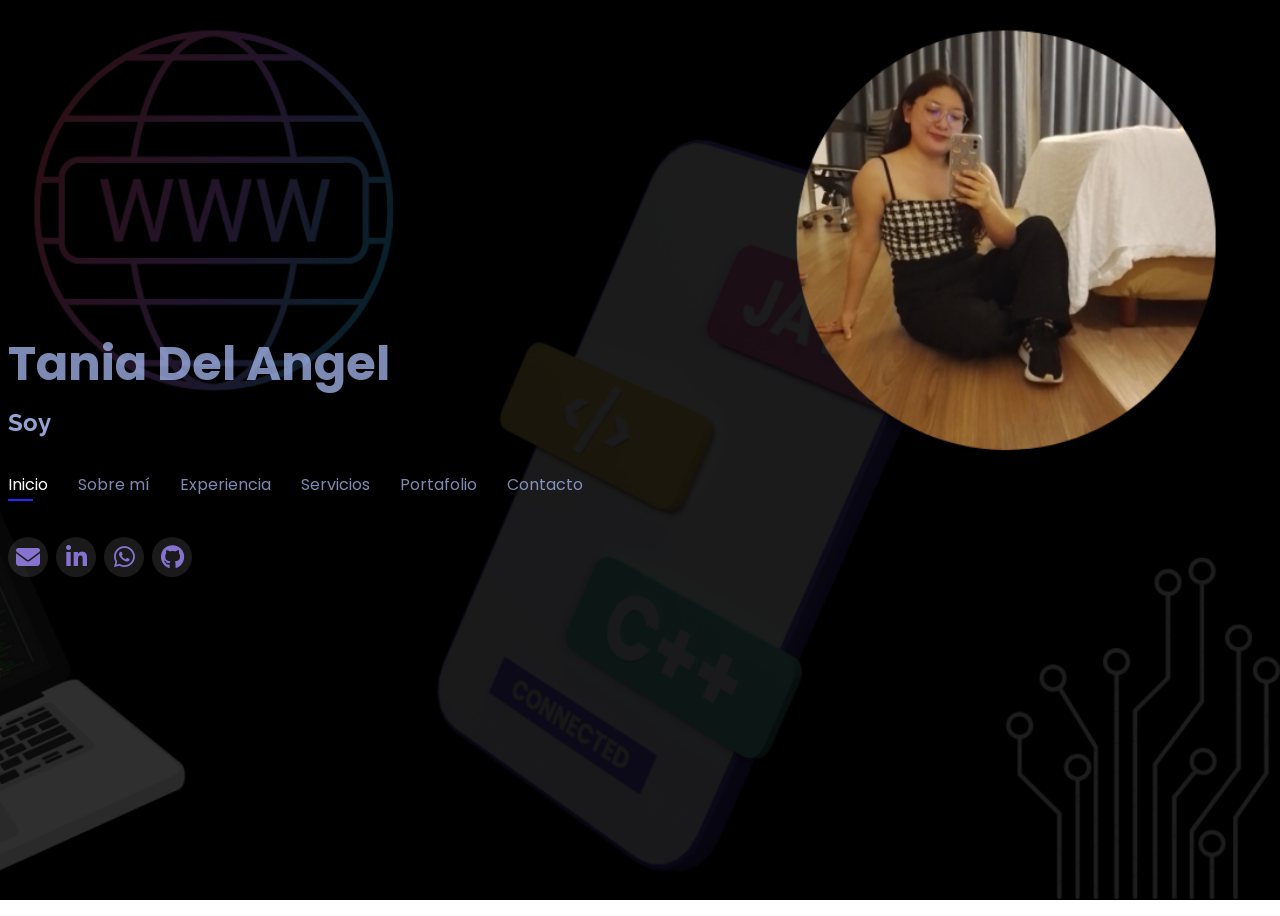
==== index.html @ 4417d9ff "Seguimiento Portafolio aún no completo" ====
<!--
    Autor: Tania Del Angel
    Date: 16.01.2024
-->


<!DOCTYPE html>
<html lang="en">
<head>
    <meta charset="UTF-8">
    <meta name="viewport" content="width=device-width, initial-scale=1.0">
    <title>Portafolio TADAH</title>

    <!-- Google Fonts -->
    <link href="https://fonts.googleapis.com/css?family=Open+Sans:300,300i,400,400i,600,600i,700,700i|Raleway:300,300i,400,400i,500,500i,600,600i,700,700i|Poppins:300,300i,400,400i,500,500i,600,600i,700,700i" rel="stylesheet">

    <!--Font awesome icons-->
    <link rel="stylesheet" href="https://cdnjs.cloudflare.com/ajax/libs/font-awesome/6.5.1/css/all.min.css">
     <!-- Vendor CSS Files -->
    <link href="assets/vendor/bootstrap/css/bootstrap.min.css" rel="stylesheet">
    <link href="assets/vendor/bootstrap-icons/bootstrap-icons.css" rel="stylesheet">

    
    <!--CSS Styles-->
    <link href="css/styles.css" rel="stylesheet">
    <link href="css/icons.css" rel="stylesheet">
</head>
<body>
    <header id="header">
        <div class="container">
            <h1><a style="text-decoration: none;" href="index.html">Tania Del Angel</a></h1>            
            <h2>Soy <span class="typed" data-typed-items="Ingeniero en Computación, Especialista en Desarrollo Jr."></span></h2>
            
            <!--Barra de navegación-->
            <nav id="navbar" class="navbar">
                <ul>
                    <li><a class="nav-link active" href="#header">Inicio</a></li>
                    <li><a class="nav-link" href="#about">Sobre mí</a></li>
                    <li><a class="nav-link" href="#resume">Experiencia</a></li>
                    <li><a class="nav-link">Servicios</a></li>
                    <li><a class="nav-link">Portafolio</a></li>
                    <li><a class="nav-link">Contacto</a></li>
                </ul>                         
                <i class="bi bi-list mobile-nav-toggle"></i>                     
            </nav>

            <!--Links sociales-->
            <div class="social-links">
                <a href="mailto:taniadelangelh@gmail.com" title="Enviar correo" class="gmail"><i class="fa-solid fa-envelope"></i></a>
                <a href=""><i class="fa-brands fa-linkedin-in"></i></a>
                <a href="https://wa.me/5525202002" title="Enviar Whatsapp"><i class="fa-brands fa-whatsapp"></i></i></a>
                <a href="https://github.com/taniadah" title="Ir a GitHub"><i class="fa-brands fa-github"></i></a>
            </div>  
                  
        </div>
    </header> <!--End header-->
    <!--Resumen-->
    <section id="about" class="about">
        <!--Sobre mi-->
        <div class="sobre-mi container">          
            <div class="section-title">
                <h2>¿Quién soy?</h2>
                <p>Te cuento sobre mi</p>
            </div>  

            <div class="row">
                <div class="col-lg-4" data-aos="fade-right">
                    <!--Colocar imagen despues-->
                    <img src="images/Img-port-about-me.jpg" class="img-fluid">
                </div>
                <div class="col-lg-8 pt-lg-0 content" data-aos="fade-left">
                    <h3>Ingeniero en Computación</h3>
                    <p class="fst-italic">
                        Mi nombre es Tania Del Angel, Soy Ingeniero en Computación, recien titulada. Egrese de la Universidad 
                        Autónoma del Estado de México (UAEMex) en Diciembre de 2022.
                        <br>
                        Me apasiona la programación y aprender nuevas Tecnologías, soy una persona comprometida y muy hábil. Me es muy fácil aprender y obtener nuevas habilidades.
                    </p>
                    <div class="row">
                        <div class="col-lg-6">
                            <ul>
                                <li> <strong>Cumpleaños: </strong> <span>30 de Septiembre</span></li>
                                <li><strong>GitHub: </strong><span><a title="Ir a Github" href="https://github.com/taniadah">taniadah</a></span></li>
                                <li><strong>Whatsapp: </strong><span><a title="Enviar Whatsapp" href="https://wa.me/5525202002">+ 52 5525202002</a></span></li>
                                <li><strong>Ubicación</strong> <span>Zumpango, Edo. México.</span></li>
                            </ul>
                        </div>
                        <div class="col-lg-6">
                            <ul>
                                <li><strong>Edad: </strong> <span id="Edad"></span></li>
                                <li><strong>Grado: </strong><span>Jr.</span></li>
                                <li><strong>E-mail: </strong> <span><a title="Enviar E-mail" href="mailto:taniadelangelh@gmail.com">taniadelangelh@gmailcom</a></span></li>
                            </ul>
                        </div>
                    </div>
                    <p>
                        Mi servicio social lo realice en 2020 el CBT No. Instalando los laboratorios de Computación y dandole mantenimiento a los equipos de computo.
                        <br>
                        Actualmente estoy trabajando en Grupo RICA (anteriormente Corporación RICA) como Especialista en Desarrollo Jr, en donde he ido adquiriendo nuevos conocimientos y personalmente he aprendido a desenvolverme más. 
                    </p>     
                </div>                           
            </div>
        </div> <!--Fin Sobre mi-->  

        <!--Skills-->
        <div class="skills container">
            <div class="section-title">
                <h2>Skills</h2>
            </div>
            <div class="row skills-content">
                <div class="col-lg-6">

                    <div class="progress">
                        <span class="skill">C<i class="val">50%</i></span>
                        <div class="progress-bar-wrap">
                            <div class="progress-bar" role="progressbar" aria-valuenow="50" aria-valuemin="0" aria-valuemax="100"></div>
                        </div>
                    </div>

                    <div class="progress">
                        <span class="skill">C++ <i class="val">55%</i></span>
                        <div class="progress-bar-wrap">
                          <div class="progress-bar" role="progressbar" aria-valuenow="55" aria-valuemin="0" aria-valuemax="100"></div>
                        </div>
                    </div>
            
                    <div class="progress">
                        <span class="skill">C# <i class="val">70%</i></span>
                        <div class="progress-bar-wrap">
                          <div class="progress-bar" role="progressbar" aria-valuenow="70" aria-valuemin="0" aria-valuemax="100"></div>
                        </div>
                    </div>

                    <div class="progress">
                        <span class="skill">Java<i class="val">75%</i></span>
                        <div class="progress-bar-wrap">
                          <div class="progress-bar" role="progressbar" aria-valuenow="75" aria-valuemin="0" aria-valuemax="100"></div>
                        </div>
                    </div>

                    
                    <div class="progress">
                        <span class="skill">Python<i class="val">65%</i></span>
                        <div class="progress-bar-wrap">
                          <div class="progress-bar" role="progressbar" aria-valuenow="65" aria-valuemin="0" aria-valuemax="100"></div>
                        </div>
                    </div>

                    <div class="progress">
                        <span class="skill">SQL<i class="val">70%</i></span>
                        <div class="progress-bar-wrap">
                          <div class="progress-bar" role="progressbar" aria-valuenow="70" aria-valuemin="0" aria-valuemax="100"></div>
                        </div>
                    </div>

                    <div class="progress">
                        <span class="skill">SOQL<i class="val">50%</i></span>
                        <div class="progress-bar-wrap">
                          <div class="progress-bar" role="progressbar" aria-valuenow="50" aria-valuemin="0" aria-valuemax="100"></div>
                        </div>
                    </div>                    
                </div>

                <div class="col-lg-6">

                    <div class="progress">
                        <span class="skill">Desarrollo Android con Xamarin<i class="val">55%</i></span>
                        <div class="progress-bar-wrap">
                          <div class="progress-bar" role="progressbar" aria-valuenow="55" aria-valuemin="0" aria-valuemax="100"></div>
                        </div>
                    </div>

                    <div class="progress">
                        <span class="skill">Salesforce<i class="val">55%</i></span>
                        <div class="progress-bar-wrap">
                          <div class="progress-bar" role="progressbar" aria-valuenow="55" aria-valuemin="0" aria-valuemax="100"></div>
                        </div>
                    </div>


                    <div class="progress">
                      <span class="skill">HTML<i class="val">50%</i></span>
                      <div class="progress-bar-wrap">
                        <div class="progress-bar" role="progressbar" aria-valuenow="50" aria-valuemin="0" aria-valuemax="100"></div>
                      </div>
                    </div>
          
                    <div class="progress">
                      <span class="skill">JavaScript<i class="val">50%</i></span>
                      <div class="progress-bar-wrap">
                        <div class="progress-bar" role="progressbar" aria-valuenow="50" aria-valuemin="0" aria-valuemax="100"></div>
                      </div>
                    </div>
          
                    <div class="progress">
                      <span class="skill">CSS <i class="val">45%</i></span>
                      <div class="progress-bar-wrap">
                        <div class="progress-bar" role="progressbar" aria-valuenow="50" aria-valuemin="0" aria-valuemax="100"></div>
                      </div>
                    </div>

                    <div class="progress">
                        <span class="skill">PHP<i class="val">40%</i></span>
                        <div class="progress-bar-wrap">
                          <div class="progress-bar" role="progressbar" aria-valuenow="40" aria-valuemin="0" aria-valuemax="100"></div>
                        </div>
                    </div>

                    <div class="progress">
                        <span class="skill">Arduino <i class="val">55%</i></span>
                        <div class="progress-bar-wrap">
                          <div class="progress-bar" role="progressbar" aria-valuenow="55" aria-valuemin="0" aria-valuemax="100"></div>
                        </div>
                    </div>          
                </div>
            </div>           
        </div>
    </section>

    <section id="resume" class="resume">
        <div class="container">
            <div class="section-title">
                <h2>Experiencia</h2>
                <p>Te cuento sobre mi Experiencia</p>
            </div>

            <div class="row">
                <div class="col-lg-6">
                    <h3 class="resume-title">Resumen</h3>
                    <div class="resume-item pb-0">
                        <h4>Tania Del Angel</h4>
                        <p><em>Especialista en Desarrollo Sr. 
                            <br>Programando desde el año 2018 en diversos lenguajes de programación
                            <br>Ingeniero en Computación.
                            <br>Adquiriendo habilidades de manera fácil y autodidacta.
                        </em></p>
                        <p>
                            <ul>
                                <li>Zumpango, Estado de México</li>
                                <li>5525202002</li>
                                <li>taniadelangelh@gmail.com</li>
                            </ul>
                        </p>
                    </div>
                    <h3 class="resume-title">Educacion</h3>
                    <div class="resume-item">
                        <h4>Ingeniero en Computación</h4>
                        <h5>2018-2022</h5>
                        <p><em>Universidad Autónoma del Estado de México</em></p>
                        <p>Aprendizaje de distintos lenguajes de programación así como
                            distintas herramientas, documentación de Software, principios de hardware,
                            circuitos lógicos y dígitales, etc.
                        </p>
                    </div>
                    <h3 class="resume-title">Cursos</h3>
                    <div class="resume-item">
                        <p>
                            <ul>
                                <li><h6>Introduction to Cybersecurity</h6>Cisco Virtual Academy</li>
                                <li><h6>Partner: PCAP - Programming Essentials in Python</h6>Cisco Virtual Academy</li>
                                <li><h6>Partner: NDG Linux Essentials</h6>Cisco Virtual Academy</li>
                                <li><h6>Partner: NDG Linux Unhatched</h6>Cisco Virtual Academy</li>
                                <li><h6>Introducción a las habilidades dígitales</h6>Santander</li>
                                <li><h6>Desarrollo móvil con Android</h6>Bedu</li>
                                <li><h6>Fundamentos de Scrum</h6> SCRUMstudy (SFC)</li>
                            </ul>
                        </p>


                    </div>
                </div>
                <div class="col-lg-6">
                    <h3 class="resume-title">Experiencia Profesional</h3>
                    <div class="resume-item">
                        <h4>Especialista en Desarrollo Sr</h4>
                        <h5>Diciembre 2023 - Presente</h5>
                        <p><em>Grupo RICA</em></p>
                        <p>
                            <li>Ajustes/Mejoras App Preventa</li> 
                            <li>Ajustes/Mejoras App Autoventa/Reparto</li> 
                        </p>                        
                    </div>
                    <div class="resume-item">
                        <h4>Especialista en Desarrollo Jr</h4>
                        <h5>Marzo 2023 - Diciembre 2023</h5>
                        <p>
                            <ul>
                                <li>Desarrollo de Aplicación móvil para la operación de Preventa</li>
                                <li>Creación de web services en Salesforce con Apex</li>
                                <li>Páginas de Visualforce para la app de Preventa</li>
                                <li>Ajustes de Web Services para las aplicaciones de Reparto Y Autoventa</li>                                
                                <li>Mejoras en la plataforma de MDM</li>
                            </ul>
                        </p>
                    </div>
                    <h3 class="resume-title">Servicio Social</h3>                    
                    <div class="resume-item">
                        <h4>Mantenimiento de Laboratorios de computo</h4>
                        <h5>Marzo - Septiembre 2021</h5>
                        <p>
                            <ul>
                                <li>Instalación, desinstalación y mantenimiento de equipos de computo</li>
                                <li>Revisión de trabajos</li>
                            </ul>
                        </p>
                    </div>
                </div>
            </div>
        </div>
    </section>


    <!--Vendor js files-->
    <script src="assets/vendor/typed/typed.umd.js"></script> 
    <script src="assets/vendor/bootstrap/js/bootstrap.bundle.min.js"></script>
    <script src="assets/vendor/waypoints/noframework.waypoints.js"></script>
    <!--Main JS-->
    <script src="js/index.js"></script>
</body>
</html>
---- css/styles.css ----
/* Documentation:
Autor: I.C. Tania Del Angel
Date: 16.01.2024
*/

/* Documentation:
Autor: I.C. Tania Del Angel
Date: 16.01.2024
*/

/* Documentation:
Autor: I.C. Tania Del Angel
Date: 16.01.2024
*/

/***********
 General
************/
/*Texto*/
body {
    font-family: "Open Sans", sans-serif;
    background-color: #040404;
    color: #fff;
    position: relative;
    background: transparent;
}
/*Fondo*/  
body::before {
    content: "";
    position: fixed;
    background: #040404 url("../images/Fondo.png") top right no-repeat;
    background-size: cover;
    left: 0;
    right: 0;
    top: 0;
    height: 100vh;
    z-index: -1;
}

@media (min-width: 1024px) {
  body::before {
    background-attachment: fixed;
  }
}

a {
  text-decoration: none;
}

a:hover { 
  text-decoration: none;
}

/*Headers font family*/
h1,
h2,
h3,
h4,
h5,
h6 {
  font-family: "Raleway", sans-serif;
}

/****************
 Header Style  
****************/
/*--------------------------------------------------------------
# Header
--------------------------------------------------------------*/
#header {
    transition: ease-in-out 0.3s;
    position: relative;
    height: 100vh;
    display: flex;
    align-items: center;
    z-index: 997;
    overflow-y: auto;
}
  
#header * {
  transition: ease-in-out 0.3s;
}
  
#header h1 {
  font-size: 48px;
  margin: 0;
  padding: 0;
  line-height: 1;
  font-weight: 700;
  font-family: "Poppins", sans-serif;
}
  
#header h1 a,
#header h1 a:hover {
  color: rgba(176, 197, 255 , 0.7);
  line-height: 1;
  display: inline-block;
}
  
#header h2 {
  font-size: 24px;
  margin-top: 20px;
  color: rgba(176, 197, 255, 0.829);
}
  
#header h2 span {
  color: #fff;
  border-bottom: 2px solid #2a27ff;
  padding-bottom: 6px;
}
  
#header img {
  padding: 0;
  margin: 0;
}
  
#header .social-links {
  margin-top: 40px;
  display: flex;
}
  
#header .social-links a {
  font-size: 24px;
  display: flex;
  justify-content: center;
  align-items: center;
  background: rgba(255, 255, 255, 0.1);
    /*color: #fff;*/
  line-height: 1;
  margin-right: 8px;
  border-radius: 50%;
  width: 40px;
  height: 40px;
}
  
#header .social-links a:hover {
  background: #24012e;
}
  
@media (max-width: 992px) {
  #header h1 {
    font-size: 36px;
  }
  
  #header h2 {
    font-size: 20px;
    line-height: 30px;
  }
  
  #header .social-links {
    margin-top: 15px;
  }
  
  #header .container {
    display: flex;
    flex-direction: column;
    align-items: center;
  }
}
  
/* Header Top */
#header.header-top {
  height: 80px;
  position: fixed;
  left: 0;
  top: 0;
  right: 0;
  background: rgba(0, 0, 0, 0.9);
}
  
#header.header-top .social-links,
#header.header-top h2 {
  display: none;
}
  
#header.header-top h1 {
  margin-right: auto;
  font-size: 36px;
}
  
#header.header-top img {
  max-height: 60px;
  margin-right: 20px !important;
}
  
#header.header-top .container {
  display: flex;
  align-items: center;
}
  
#header.header-top .navbar {
  margin: 0;
}
  
@media (max-width: 768px) {
  #header.header-top {
    height: 60px;
  }
  
  #header.header-top h1 {
    font-size: 26px;
  }
}
/******************
 Navbar 
*******************/
    /*--------------
     Desktop view
    ---------------*/
/*position*/    
.navbar {
    padding: 0;
    margin-top: 35px;
}
/*Orientation horizontal*/
.navbar ul {
    margin: 0;
    padding: 0;
    display: flex;
    list-style: none;
    align-items: center;
}
  
.navbar li {
    position: relative;
}

/*separate li*/
.navbar li+li {
    margin-left: 30px;
}
.navbar a,
.navbar a:focus {
  display: flex;
  align-items: center;
  justify-content: space-between;
  padding: 0;
  font-family: "Poppins", sans-serif;
  font-size: 16px;
  font-weight: 400;
  color: rgba(176, 197, 255 , 0.7);
  white-space: nowrap;
  transition: 0.3s;
}

.navbar a i,
.navbar a:focus i {
  font-size: 12px;
  line-height: 0;
  margin-left: 5px;
}

.navbar a:before {
  content: "";
  position: absolute;
  width: 0;
  height: 2px;
  bottom: -4px;
  left: 0;
  background-color: #2a27ff;
  visibility: hidden;
  width: 0px;
  transition: all 0.3s ease-in-out 0s;
}

.navbar a:hover:before,
.navbar li:hover>a:before,
.navbar .active:before {
  visibility: visible;
  width: 25px;
}

.navbar a:hover,
.navbar .active,
.navbar .active:focus,
.navbar li:hover>a {
  color: #fff;
}

  /*--------------
     Mobile navbar
    ---------------*/
.mobile-nav-toggle {
  color: #fff;
  font-size: 28px;
  cursor: pointer;
  display: none;
  line-height: 0;
  transition: 0.5s;
  position: fixed;
  right: 15px;
  top: 15px;
}

@media (max-width: 991px) {
  .mobile-nav-toggle {
    display: block;
  }

  .navbar ul {
    display: none;
  }
}

.navbar-mobile {
  position: fixed;
  overflow: hidden;
  top: 0;
  right: 0;
  left: 0;
  bottom: 0;
  background: rgba(0, 0, 0, 0.9);
  transition: 0.3s;
  z-index: 999;
  margin-top: 0;
}

.navbar-mobile .mobile-nav-toggle {
  position: absolute;
  top: 15px;
  right: 15px;
}

.navbar-mobile ul {
  display: block;
  position: absolute;
  top: 55px;
  right: 15px;
  bottom: 45px;
  left: 15px;
  padding: 10px 0;
  overflow-y: auto;
  transition: 0.3s;
  border: 2px solid rgba(255, 255, 255, 0.2);
}

.navbar-mobile li {
  padding: 12px 20px;
}

.navbar-mobile li+li {
  margin: 0;
}

.navbar-mobile a,
.navbar-mobile a:focus {
  font-size: 16px;
  position: relative;
}


  /*--------------------------------------------------------------
  # Sections General
  --------------------------------------------------------------*/
  section {
    overflow: hidden;
    position: absolute;
    width: 100%;
    top: 130px;
    bottom: 100%;
    opacity: 0;
    transition: ease-in-out 0.4s;
    z-index: 2;
  }
  
  section.section-show {
    top: 100px;
    bottom: auto;
    opacity: 1;
    padding-bottom: 45px;
  }
  
  section .container {
    background: rgba(0, 0, 0, 0.9);
    padding: 10px;
  }
  
  @media (max-width: 768px) {
    section {
      top: 120px;
    }
  
    section.section-show {
      top: 80px;
    }
  }
  
  .section-title h2 {
    font-size: 14px;
    font-weight: 500;
    padding: 0;
    line-height: 1px;
    margin: 0 0 20px 0;
    letter-spacing: 2px;
    text-transform: uppercase;
    color: #aaaaaa;
    font-family: "Poppins", sans-serif;
  }
  
  .section-title h2::after {
    content: "";
    width: 120px;
    height: 1px;
    display: inline-block;
    background: #2a27ff;
    margin: 4px 10px;
  }
  
  .section-title p {
    margin: 0;
    margin: -15px 0 15px 0;
    font-size: 36px;
    font-weight: 700;
    text-transform: uppercase;
    font-family: "Poppins", sans-serif;
    color: #fff;
  }

/*****************
About me Section
******************/
.sobre-mi .content h3 {
  font-weight: 700;
  font-size: 26px;
  color: #2a27ff;
}

.sobre-mi .content ul {
  list-style:circle;
  padding: 0;
}

.sobre-mi .content ul li {
  margin-bottom: 20px;
  display: flex;
  align-items: center;
}

.sobre-mi .content ul strong {
  margin-right: 10px;
}

.sobre-mi .content ul i {
  font-size: 16px;
  margin-right: 5px;
  color: #2a27ff;
  line-height: 0;
}

.sobre-mi .content p:last-child {
  margin-bottom: 0;
}
  
/*------------
  Links
--------------*/
.sobre-mi a{
  text-decoration: none;  
  color: #fff;  
}
.sobre-mi a:hover{
  text-decoration: none;
  color:rgba(176, 197, 255, 0.829);
  cursor: pointer;
  font-size: 15px;
}

/*------------
Skills section
-------------*/
.skills .progress {
  height: 60px;
  display: block;
  background: none;
  border-radius: 0;
}

/*skill label*/
.skills .progress .skill {
  padding: 10px 0;
  margin: 0;
  text-transform: uppercase;
  display: block;
  font-weight: 600;
  font-family: "Poppins", sans-serif;
  color: #fff;
}
/*percent skill*/
.skills .progress .skill .val {
  float: right; /*right align*/
  font-style: normal;
}

.skills .progress-bar-wrap {
  background:  rgba(176, 197, 255 , 0.7);
  
}

/*Color progress bar: animation and size*/
.skills .progress-bar {
  width: 1px;
  height: 10px;
  transition: 0.9s;
  background-color:  #2a27ff;
}
/*********************
Resume
**********************/
.resume .resume-title {
  font-size: 26px;
  font-weight: 700;
  margin-top: 20px;
  margin-bottom: 20px;
  color: #fff;
}
.resume .resume-item {
  padding: 0 0 20px 20px;
  margin-top: -2px;
  border-left: 2px solid rgba(255, 255, 255, 0.2);
  position: relative;
}

.resume .resume-item h4 {
  line-height: 18px;
  font-size: 18px;
  font-weight: 600;
  text-transform: uppercase;
  font-family: "Poppins", sans-serif;
  color: #2a27ff;
  margin-bottom: 10px;
}

.resume .resume-item h5 {
  font-size: 16px;
  background: rgba(255, 255, 255, 0.15);
  padding: 5px 15px;
  display: inline-block;
  font-weight: 600;
  margin-bottom: 10px;
}
.resume .resume-item h6{
  font-size: 16px;
  font-weight: bold;
  /*color: #8673D0;*/


}

.resume .resume-item ul {
  padding-left: 20px;
}

.resume .resume-item ul li {
  padding-bottom: 10px;
}

.resume .resume-item:last-child {
  padding-bottom: 0;
}

/*-------
Circle
---------*/
.resume .resume-item::before {
  content: "";
  position: absolute;
  width: 16px;
  height: 16px;
  border-radius: 50px;
  left: -9px;
  top: 0;
  background: #2a27ff;
  border: 2px solid #2a27ff;
}
---- css/icons.css ----
/*Social- Links Icons*/
.fa-solid{    
    margin: 0px; 
    color: #8673D0;   
}
.fa-brands{
    margin: 0px;
    color: #8673D0;
}
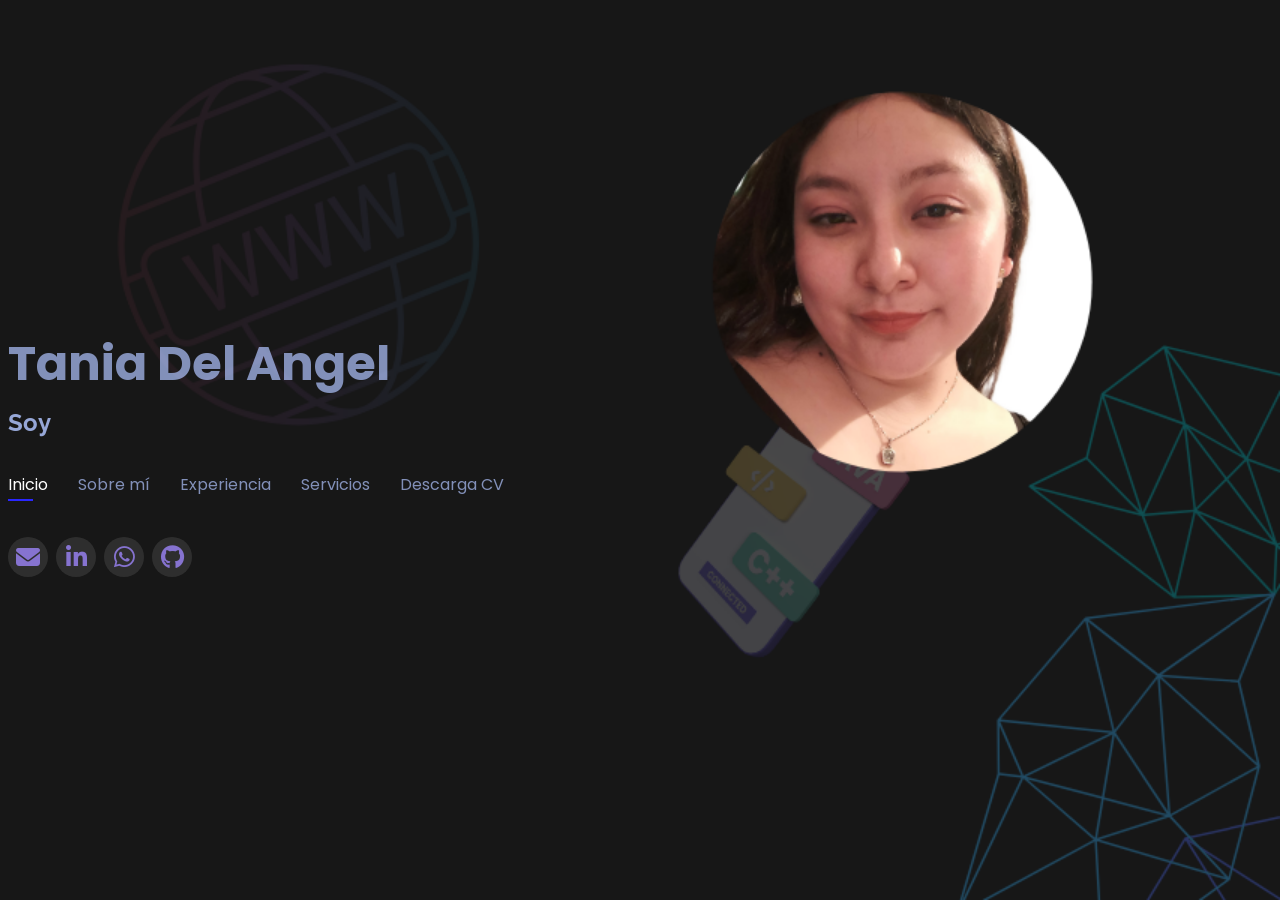
==== commit f663d5de: "Portafolio actualizado 2025" ====
--- a/index.html
+++ b/index.html
@@ -29,7 +29,7 @@
     <header id="header">
         <div class="container">
             <h1><a style="text-decoration: none;" href="index.html">Tania Del Angel</a></h1>            
-            <h2>Soy <span class="typed" data-typed-items="Ingeniero en Computación, Especialista en Desarrollo Jr."></span></h2>
+            <h2>Soy <span class="typed" data-typed-items="Ingeniero en Computación, Desarrolladora de Software."></span></h2>
             
             <!--Barra de navegación-->
             <nav id="navbar" class="navbar">
@@ -37,9 +37,8 @@
                     <li><a class="nav-link active" href="#header">Inicio</a></li>
                     <li><a class="nav-link" href="#about">Sobre mí</a></li>
                     <li><a class="nav-link" href="#resume">Experiencia</a></li>
-                    <li><a class="nav-link">Servicios</a></li>
-                    <li><a class="nav-link">Portafolio</a></li>
-                    <li><a class="nav-link">Contacto</a></li>
+                    <li><a class="nav-link" href="#services">Servicios</a></li>
+                    <li><a class="nav-link" href="#cv_download">Descarga CV</a></li>
                 </ul>                         
                 <i class="bi bi-list mobile-nav-toggle"></i>                     
             </nav>
@@ -47,7 +46,7 @@
             <!--Links sociales-->
             <div class="social-links">
                 <a href="mailto:taniadelangelh@gmail.com" title="Enviar correo" class="gmail"><i class="fa-solid fa-envelope"></i></a>
-                <a href=""><i class="fa-brands fa-linkedin-in"></i></a>
+                <a href="" title="Ir a linkedin"><i class="fa-brands fa-linkedin-in"></i></a>
                 <a href="https://wa.me/5525202002" title="Enviar Whatsapp"><i class="fa-brands fa-whatsapp"></i></i></a>
                 <a href="https://github.com/taniadah" title="Ir a GitHub"><i class="fa-brands fa-github"></i></a>
             </div>  
@@ -66,20 +65,20 @@
             <div class="row">
                 <div class="col-lg-4" data-aos="fade-right">
                     <!--Colocar imagen despues-->
-                    <img src="images/Img-port-about-me.jpg" class="img-fluid">
+                    <img src="images/Img-port-about-me.jpg" width="300" height="300%" class="img-fluid">
                 </div>
                 <div class="col-lg-8 pt-lg-0 content" data-aos="fade-left">
                     <h3>Ingeniero en Computación</h3>
                     <p class="fst-italic">
-                        Mi nombre es Tania Del Angel, Soy Ingeniero en Computación, recien titulada. Egrese de la Universidad 
-                        Autónoma del Estado de México (UAEMex) en Diciembre de 2022.
+                        Mi nombre es Tania Del Angel, Soy Ingeniero en Computación. Egrese de la Universidad 
+                        Autónoma del Estado de México (UAEMex) en Diciembre de 2022 y me titule en Febrero de 2024.
                         <br>
                         Me apasiona la programación y aprender nuevas Tecnologías, soy una persona comprometida y muy hábil. Me es muy fácil aprender y obtener nuevas habilidades.
+                        Me gusta aprender en cada paso que doy.
                     </p>
                     <div class="row">
                         <div class="col-lg-6">
                             <ul>
-                                <li> <strong>Cumpleaños: </strong> <span>30 de Septiembre</span></li>
                                 <li><strong>GitHub: </strong><span><a title="Ir a Github" href="https://github.com/taniadah">taniadah</a></span></li>
                                 <li><strong>Whatsapp: </strong><span><a title="Enviar Whatsapp" href="https://wa.me/5525202002">+ 52 5525202002</a></span></li>
                                 <li><strong>Ubicación</strong> <span>Zumpango, Edo. México.</span></li>
@@ -88,17 +87,15 @@
                         <div class="col-lg-6">
                             <ul>
                                 <li><strong>Edad: </strong> <span id="Edad"></span></li>
-                                <li><strong>Grado: </strong><span>Jr.</span></li>
                                 <li><strong>E-mail: </strong> <span><a title="Enviar E-mail" href="mailto:taniadelangelh@gmail.com">taniadelangelh@gmailcom</a></span></li>
                             </ul>
                         </div>
                     </div>
                     <p>
-                        Mi servicio social lo realice en 2020 el CBT No. Instalando los laboratorios de Computación y dandole mantenimiento a los equipos de computo.
                         <br>
-                        Actualmente estoy trabajando en Grupo RICA (anteriormente Corporación RICA) como Especialista en Desarrollo Jr, en donde he ido adquiriendo nuevos conocimientos y personalmente he aprendido a desenvolverme más. 
+                        Actualmente estoy abierta a cualquier oferta laboral en donde pueda crecer, he trabajado en Grupo RICA - Coca Cola donde he adquirido distintos conocimientos y he podido crecer laboralmente. 
                     </p>     
-                </div>                           
+                </div>                                                  
             </div>
         </div> <!--Fin Sobre mi-->  
 
@@ -111,14 +108,14 @@
                 <div class="col-lg-6">
 
                     <div class="progress">
-                        <span class="skill">C<i class="val">50%</i></span>
+                        <span class="skill">C<i class="val">30%</i></span>
                         <div class="progress-bar-wrap">
                             <div class="progress-bar" role="progressbar" aria-valuenow="50" aria-valuemin="0" aria-valuemax="100"></div>
                         </div>
                     </div>
 
                     <div class="progress">
-                        <span class="skill">C++ <i class="val">55%</i></span>
+                        <span class="skill">C++ <i class="val">30%</i></span>
                         <div class="progress-bar-wrap">
                           <div class="progress-bar" role="progressbar" aria-valuenow="55" aria-valuemin="0" aria-valuemax="100"></div>
                         </div>
@@ -171,7 +168,7 @@
                     </div>
 
                     <div class="progress">
-                        <span class="skill">Salesforce<i class="val">55%</i></span>
+                        <span class="skill">Salesforce Developer<i class="val">55%</i></span>
                         <div class="progress-bar-wrap">
                           <div class="progress-bar" role="progressbar" aria-valuenow="55" aria-valuemin="0" aria-valuemax="100"></div>
                         </div>
@@ -215,6 +212,24 @@
                 </div>
             </div>           
         </div>
+        <div>
+          <div class="section-title container">
+            <h2>Experiencias RICA - Coca Cola</h2>
+          </div>
+          <div class="carousel">
+          
+            <button class="prev" onclick="moveSlide(-1)">&#10094;</button>
+            <div class="carousel-images">
+                <img src="images/Aniversario.jpg" alt="Imagen 1">
+                <img src="images/sapnow.jpg" alt="Imagen 2">
+                <img src="images/posada1.jpg" alt="Imagen 3">
+            </div>
+            <button class="next" onclick="moveSlide(1)">&#10095;</button>
+          </div>
+        </div>
+       
+
+       
     </section>
 
     <section id="resume" class="resume">
@@ -229,7 +244,7 @@
                     <h3 class="resume-title">Resumen</h3>
                     <div class="resume-item pb-0">
                         <h4>Tania Del Angel</h4>
-                        <p><em>Especialista en Desarrollo Sr. 
+                        <p><em>
                             <br>Programando desde el año 2018 en diversos lenguajes de programación
                             <br>Ingeniero en Computación.
                             <br>Adquiriendo habilidades de manera fácil y autodidacta.
@@ -270,26 +285,46 @@
                     </div>
                 </div>
                 <div class="col-lg-6">
-                    <h3 class="resume-title">Experiencia Profesional</h3>
+                    <h3 class="resume-title">Experiencia Laboral</h3>
+                    <div class="resume-item">
+                        <h4>Jefe de Desarrollo TI</h4>
+                        <h5>Abril 2024 - Marzo 2025</h5>
+                        <p>
+                            <ul>
+                                <li>Liderazgo en la gestión y desarrollo de proyectos tecnológicos.</li> 
+                                <li>Creación de apps móviles en Xamarin y C# integradas con Salesforce mediante API.</li>
+                                <li>Desarrollo en Salesforce: configuración de objetos, perfiles, permisos y reglas de validación,
+                                    aplicaciones conectadas, creación de campos, recursos estáticos.</li>
+                                <li>Implementación de una app para la gestión de visitas de proveedores y personal.</li>
+                                <li>Migración de bases de datos de MySQL a SQL Server, optimizando el rendimiento en un 20%.</li>
+                                <li>Participación activa en la migración de SAP. (Conocimientos basicos en SAP)</li>
+                                <li>Upgrades de arquitectura de software en servidores para mejoras de ciberseguridad (SQL
+                                    Injection, actualización de versiones).</li>                             
+                            </ul>
+                        </p>
+                    </div>
                     <div class="resume-item">
                         <h4>Especialista en Desarrollo Sr</h4>
-                        <h5>Diciembre 2023 - Presente</h5>
+                        <h5>Noviembre 2023 - Abril 2024</h5>
                         <p><em>Grupo RICA</em></p>
                         <p>
-                            <li>Ajustes/Mejoras App Preventa</li> 
-                            <li>Ajustes/Mejoras App Autoventa/Reparto</li> 
+                            <li>Desarrollo de plataforma web para la evaluación de empleados e incrementos salariales
+                                (HTML, CSS, JS). </li>
+                            <li>Optimización y mantenimiento de aplicaciones para operaciones de reparto y autoventa.</li>
+                            <li>Depuración de código en Salesforce mejorando la eficiencia de procesos internos.</li>                                                             
                         </p>                        
                     </div>
                     <div class="resume-item">
                         <h4>Especialista en Desarrollo Jr</h4>
-                        <h5>Marzo 2023 - Diciembre 2023</h5>
-                        <p>
-                            <ul>
-                                <li>Desarrollo de Aplicación móvil para la operación de Preventa</li>
-                                <li>Creación de web services en Salesforce con Apex</li>
-                                <li>Páginas de Visualforce para la app de Preventa</li>
-                                <li>Ajustes de Web Services para las aplicaciones de Reparto Y Autoventa</li>                                
-                                <li>Mejoras en la plataforma de MDM</li>
+                        <h5>Marzo 2023 - Noviembre 2023</h5>
+                        <p>
+                            <ul>
+                                <li>Desarrollo de aplicación de preventa en Xamarin, mejorando la eficiencia del equipo
+                                    comercial.</li>
+                                <li>Implementación de aplicaciones conectadas con Salesforce y creación de webservices.</li>
+                                <li>Optimización de la plataforma MDM de la Fundación Doña Margarita para la gestión de
+                                cursos.</li>
+                                    
                             </ul>
                         </p>
                     </div>
@@ -307,7 +342,133 @@
                 </div>
             </div>
         </div>
+        
     </section>
+
+    <!-- Services Section -->
+    <section id="services" class="services section">
+
+        <div class="container">
+  
+          <div class="row gy-4">
+  
+            <div class="col-lg-4 col-md-6" data-aos="fade-up" data-aos-delay="100">
+              <div class="service-item  position-relative">                
+                <div class="icon">
+                  <img src="images/sf.png" width="60" height="60%">
+                </div>
+                <a class="stretched-link title">
+                  <h3>Salesforce</h3>
+                </a>
+                <p class="stretched-link parrafo">
+                  He trabajado en Salesforce desde el perfil de administrador, con experiencia en la configuración de objetos, 
+                  páginas de registro y la creación de campos personalizados. También he implementado reglas de validación 
+                  y desarrollado en Apex, incluyendo el uso de triggers y controladores para páginas de Visualforce.
+                  Además, tengo experiencia en la gestión de aplicaciones conectadas, la generación de servicios web 
+                  y la configuración de perfiles para definir permisos en objetos y clases de Apex</p>
+              </div>
+            </div><!-- End Service Item -->
+  
+            <div class="col-lg-4 col-md-6" data-aos="fade-up" data-aos-delay="200">
+              <div class="service-item position-relative">
+                <div class="icon">
+                  <img src="images/xamarin.png" width="60" height="60%">
+
+                </div>
+                <a class="stretched-link title">
+                  <h3>Xamarin</h3>
+                </a>
+                <p class="parrafo">He trabajado con Xamarin en diversas aplicaciones, tanto en su desarrollo desde cero como en tareas de mantenimiento. Entre los proyectos más destacados, se encuentra mi primera aplicación para la operación de Preventa de la compañía, la cual implementa autenticación a través de una aplicación conectada para consumir servicios web generados desde Salesforce y gestionar la creación de pedidos.
+                  También he desarrollado una aplicación de vigilancia para la lectura de códigos QR, utilizados en el registro de visitas diarias, la cual está conectada a servicios web en PHP. Asimismo, participé en la creación de la aplicación de Gestión de Clientes, diseñada para la prospección de nuevos clientes.</p>
+              </div>
+            </div><!-- End Service Item -->
+  
+            <div class="col-lg-4 col-md-6" data-aos="fade-up" data-aos-delay="300">
+              <div class="service-item position-relative">
+                <div class="icon">
+                  <img src="images/web.png" width="60" height="60%">                  
+                </div>
+                <a href="service-details.html" class="stretched-link title">
+                  <h3>Programación WEB</h3>
+                </a>
+                <p class="parrafo">He trabajado en desarrollo web utilizando JavaScript, CSS y HTML. Mi proyecto más destacado, en el que colaboré en equipo, fue el desarrollo de una plataforma para la gestión de incrementos salariales y la evaluación de empleados.
+                  Además, he dado mantenimiento a diversas plataformas, entre ellas:                  
+                  <li>Plataforma MDM de la Fundación Doña Margarita, utilizada para la gestión de alumnas y cursos.</li>
+                  <li>Plataforma de gestión vehicular, enfocada en la administración de reportes de llantas, así como el control de entradas y salidas de vehículos. </li></p>
+              </div>
+            </div><!-- End Service Item -->
+  
+            <div class="col-lg-4 col-md-6" data-aos="fade-up" data-aos-delay="400">
+              <div class="service-item position-relative">
+                <div class="icon">
+                  <img src="images/python.png" width="60" height="60%">                  
+                  
+                </div>
+                <a class="stretched-link title">
+                  <h3>Python</h3>
+                </a>
+                <p>Mi experiencia con Python ha sido principalmente a nivel universitario, donde trabajé en proyectos de graficación y procesamiento de imágenes, los cuales puedes encontrar en mi <a href="">GitHub.</a> <br>
+                  He utilizado librerías como OpenCV, TensorFlow, NumPy, Pandas y Matplotlib para el análisis y manipulación de datos e imágenes. Además, he aplicado Python en la implementación de algoritmos genéticos y redes neuronales, destacando la réplica del modelo de backpropagation.
+                </p>
+                <a class="stretched-link"></a>
+              </div>
+            </div><!-- End Service Item -->
+  
+            <div class="col-lg-4 col-md-6" data-aos="fade-up" data-aos-delay="500">
+              <div class="service-item position-relative">
+                <div class="icon">
+                  <img src="images/java.png" width="60" height="60%">                  
+                </div>
+                <a  class="stretched-link title">
+                  <h3>Java</h3>
+                </a>
+                <p>En Java, adquirí conocimientos sobre los principios de la programación orientada a objetos. Inicialmente trabajé con ejecuciones a nivel consola y, posteriormente, en entornos como NetBeans.<br>
+                  También implementé algoritmos genéticos, cuyos proyectos están disponibles en mi GitHub. Además, apliqué conceptos como el manejo de archivos utilizando BufferedReader y BufferedWriter, así como la implementación de sockets e hilos para el desarrollo de aplicaciones con programación paralela.                         
+                </p>
+                <a class="stretched-link"></a>
+              </div>
+            </div><!-- End Service Item -->
+  
+            <div class="col-lg-4 col-md-6" data-aos="fade-up" data-aos-delay="600">
+              <div class="service-item position-relative">
+                <div class="icon">
+                  <img src="images/database.png" width="60" height="60%">                  
+                  
+                </div>
+                <a class="stretched-link title">
+                  <h3>Bases de datos</h3>
+                </a>
+                <p>He trabajado principalmente con SQL Server y MySQL, incluyendo la migración de datos entre ambas plataformas. En MySQL, he implementado vistas y triggers, mientras que en SQL Server lo he utilizado principalmente en bases de datos para algunas plataformas de RICA, conectadas a través de PHP.
+                  Además, tengo experiencia con SQLite en aplicaciones desarrolladas con Xamarin, donde he implementado el almacenamiento local de datos para soportar el funcionamiento tanto online como offline.
+                </p>
+                <a class="stretched-link"></a>
+              </div>
+            </div><!-- End Service Item -->  
+          </div>  
+        </div>  
+    </section><!-- /Services Section -->
+    
+    <section id="cv_download" class="section">
+      <div class="preview-container">
+        <!-- Vista previa del archivo PDF -->
+        <embed src="docs/CV_TDAH_ATS.pdf" type="application/pdf" class="preview" id="pdfPreview">
+        <br>
+        <!-- Botón para descargar el archivo -->
+        <a href="docs/CV_TDAH_ATS.pdf" class="download-btn" download>Descargar CV para ATS</a>
+        
+      </div>
+      <div class="preview-container">
+        <!-- Vista previa del archivo PDF -->
+        <embed src="docs/CV_TDAH_NORMAL.pdf" type="application/pdf" class="preview" id="pdfPreview">
+        <br>
+        <!-- Botón para descargar el archivo -->
+        <a href="docs/CV_TDAH_NORMAL.pdf" class="download-btn" download>Descargar CV tradicional</a>
+        
+      </div>
+    </section>
+
+
+
 
 
     <!--Vendor js files-->
--- a/css/styles.css
+++ b/css/styles.css
@@ -12,6 +12,90 @@
 Autor: I.C. Tania Del Angel
 Date: 16.01.2024
 */
+/* Global Colors - The following color variables are used throughout the website. Updating them here will change the color scheme of the entire website */
+:root { 
+  --background-color: #000000; /* Background color for the entire website, including individual sections */
+  background: transparent;
+  --default-color: #fafafa; /* Default color used for the majority of the text content across the entire website */
+  --heading-color: #ffffff; /* Color for headings, subheadings and title throughout the website */
+  --accent-color:  rgba(176, 197, 255 , 0.7); /* Accent color that represents your brand on the website. It's used for buttons, links, and other elements that need to stand out */
+  --surface-color: #1a1a1a; /* The surface color is used as a background of boxed elements within sections, such as cards, icon boxes, or other elements that require a visual separation from the global background. */
+  --contrast-color: #000000; /* Contrast color for text, ensuring readability against backgrounds of accent, heading, or default colors. */
+}
+
+/*--------------------------------------------------------------
+# Global Footer
+--------------------------------------------------------------*/
+.footer {
+  color: var(--default-color);
+  background-color: var(--background-color);
+  font-size: 14px;
+  text-align: center;
+  padding: 30px 0;
+  position: relative;
+}
+
+.footer h3 {
+  font-size: 36px;
+  font-weight: 700;
+  position: relative;
+  padding: 0;
+  margin: 0 0 15px 0;
+}
+
+.footer p {
+  font-size: 15;
+  font-style: italic;
+  padding: 0;
+  margin: 0 0 30px 0;
+}
+
+.footer .social-links {
+  margin: 0 0 30px 0;
+}
+
+.footer .social-links a {
+  font-size: 16px;
+  display: flex;
+  align-items: center;
+  justify-content: center;
+  background: var(--accent-color);
+  color: var(--contrast-color);
+  line-height: 1;
+  margin: 0 4px;
+  border-radius: 50%;
+  text-align: center;
+  width: 36px;
+  height: 36px;
+  transition: 0.3s;
+}
+
+.footer .social-links a:hover {
+  background: color-mix(in srgb, var(--accent-color), transparent 20%);
+  text-decoration: none;
+}
+
+.footer .copyright {
+  padding-top: 25px;
+  border-top: 1px solid color-mix(in srgb, var(--default-color), transparent 90%);
+}
+
+.footer .credits {
+  font-size: 13px;
+  padding-top: 5px;
+}
+
+/*--------------------------------------------------------------
+# Preloader
+--------------------------------------------------------------*/
+#preloader {
+  position: fixed;
+  inset: 0;
+  z-index: 999999;
+  overflow: hidden;
+  background: var(--background-color);
+  transition: all 0.6s ease-out;
+}
 
 /***********
  General
@@ -28,7 +112,7 @@
 body::before {
     content: "";
     position: fixed;
-    background: #040404 url("../images/Fondo.png") top right no-repeat;
+    background: #040404 url("../images/1.png") top right no-repeat;
     background-size: cover;
     left: 0;
     right: 0;
@@ -416,6 +500,27 @@
     color: #fff;
   }
 
+
+/*--------------------------------------------------------------
+# Global Sections
+--------------------------------------------------------------*/
+section,
+.section {
+  color: var(--default-color);
+  background-color: var(--background-color);
+  padding: 60px 0;
+  scroll-margin-top: 100px;
+  overflow: clip;
+}
+
+@media (max-width: 1199px) {
+
+  section,
+  .section {
+    scroll-margin-top: 66px;
+  }
+}
+
 /*****************
 About me Section
 ******************/
@@ -573,7 +678,233 @@
   border: 2px solid #2a27ff;
 }
 
-
-
-
-  
+/*--------------------------------------------------------------
+# Services Section
+--------------------------------------------------------------*/
+.services .service-item {
+  background-color: var(--surface-color);
+  text-align: left;
+  padding: 80px 20px;
+  transition: all ease-in-out 0.3s;
+  height: 100%;
+}
+
+.services .service-item .title{
+
+  text-align: center;
+}
+
+.services .service-item .parrafo{
+
+  text-align: left;
+}
+
+.services .service-item .icon {
+  margin: 0 auto;
+  width: 100px;
+  height: 100px;
+  background: black;
+  border-radius: 4px;
+  display: flex;
+  align-items: center;
+  justify-content: center;
+  margin-bottom: 20px;
+  transition: 0.3s;
+  transform-style: preserve-3d;
+}
+
+
+
+.services .service-item .icon i {
+  color: var(--contrast-color);
+  font-size: 28px;
+  transition: ease-in-out 0.3s;
+}
+
+.services .service-item .icon::before {
+  position: absolute;
+  content: "";
+  left: -8px;
+  top: -8px;
+  height: 100%;
+  width: 100%;
+  background: color-mix(in srgb, var(--accent-color), transparent 80%);
+  border-radius: 5px;
+  transition: all 0.3s ease-out 0s;
+  transform: translateZ(-1px);
+}
+
+.services .service-item h3 {
+  font-weight: 700;
+  margin: 10px 0 15px 0;
+  font-size: 22px;
+}
+
+.services .service-item p {
+  line-height: 24px;
+  font-size: 14px;
+  margin-bottom: 0;
+}
+
+.services .service-item:hover {
+  background: var(--accent-color);
+  border-color: var(--accent-color);
+}
+
+.services .service-item:hover .icon {
+  background: var(--surface-color);
+}
+
+.services .service-item:hover .icon i {
+  color: var(--accent-color);
+}
+
+.services .service-item:hover .icon::before {
+  background: color-mix(in srgb, var(--background-color), transparent 70%);
+}
+
+.services .service-item:hover h3,
+.services .service-item:hover p {
+  color: var(--contrast-color);
+}
+
+/*--------------------------------------------------------------
+# Service Details Section
+--------------------------------------------------------------*/
+.service-details .services-list {
+  background-color: var(--surface-color);
+  padding: 10px 30px;
+  border: 1px solid color-mix(in srgb, var(--default-color), transparent 90%);
+  margin-bottom: 20px;
+}
+
+.service-details .services-list a {
+  display: block;
+  line-height: 1;
+  padding: 8px 0 8px 15px;
+  border-left: 3px solid color-mix(in srgb, var(--default-color), transparent 70%);
+  margin: 20px 0;
+  color: color-mix(in srgb, var(--default-color), transparent 20%);
+  transition: 0.3s;
+}
+
+.service-details .services-list a.active {
+  color: var(--heading-color);
+  font-weight: 700;
+  border-color: var(--accent-color);
+}
+
+.service-details .services-list a:hover {
+  border-color: var(--accent-color);
+}
+
+.service-details .services-img {
+  margin-bottom: 20px;
+}
+
+.service-details h3 {
+  font-size: 26px;
+  font-weight: 700;
+}
+
+.service-details h4 {
+  font-size: 20px;
+  font-weight: 700;
+}
+
+.service-details p {
+  font-size: 15px;
+}
+
+.service-details ul {
+  list-style: none;
+  padding: 0;
+  font-size: 15px;
+}
+
+.service-details ul li {
+  padding: 5px 0;
+  display: flex;
+  align-items: center;
+}
+
+.service-details ul i {
+  font-size: 20px;
+  margin-right: 8px;
+  color: var(--accent-color);
+}
+
+/*******************************
+Carrusel de imagenes
+*********************************/
+
+.carousel {
+  width: 100%;
+  max-width: 600px;
+  margin: auto;
+  overflow: hidden;
+}
+
+/* Estilos de la caja de imágenes */
+.carousel-images {
+  display: flex;
+  transition: transform 0.5s ease;
+}
+
+/* Estilos de cada imagen */
+.carousel-images img {
+  width: 100%;
+  height: auto;
+  border-radius: 10px;
+}
+
+/* Controles (prev y next) */
+.prev, .next {
+  position: absolute;
+  top: 50%;
+  transform: translateY(-50%);
+  background-color: rgba(0, 0, 0, 0.5);
+  color: white;
+  font-size: 24px;
+  border: none;
+  padding: 10px;
+  cursor: pointer;
+}
+
+.prev {
+  left: 10px;
+}
+
+.next {
+  right: 10px;
+}
+
+
+/*******************************
+Estilos para CV descargables
+*********************************/
+ /* Estilos para la vista previa */
+ .preview-container {
+  text-align: center;
+  margin: 20px;
+}
+.preview {
+  width: 100%;
+  max-width: 600px;
+  height: 400px;
+  border: 1px solid #ccc;
+  margin-bottom: 10px;
+}
+.download-btn {
+  padding: 10px 20px;
+  background-color: #4CAF50;
+  color: white;
+  border: none;
+  cursor: pointer;
+  text-decoration: none;
+  font-size: 16px;
+  border-radius: 5px;
+}
+.download-btn:hover {
+  background-color: #45a049;
+}
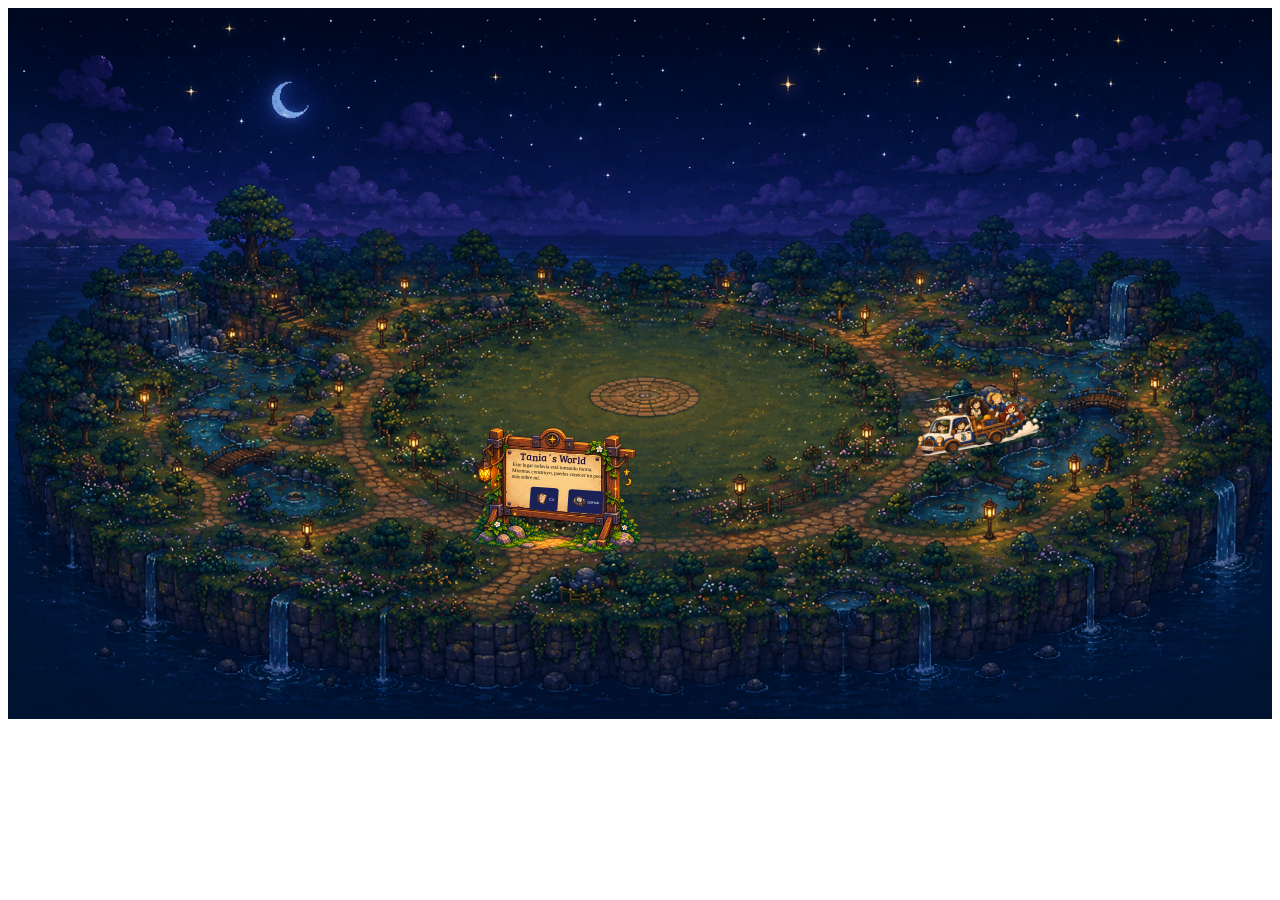
==== commit 2ec3b66b: "feat: add world maintenance scene" ====
--- a/index.html
+++ b/index.html
@@ -1,481 +1,38 @@
-<!--
-    Autor: Tania Del Angel
-    Date: 16.01.2024
--->
-
-
-<!DOCTYPE html>
-<html lang="en">
-<head>
-    <meta charset="UTF-8">
-    <meta name="viewport" content="width=device-width, initial-scale=1.0">
-    <title>Portafolio TADAH</title>
-
-    <!-- Google Fonts -->
-    <link href="https://fonts.googleapis.com/css?family=Open+Sans:300,300i,400,400i,600,600i,700,700i|Raleway:300,300i,400,400i,500,500i,600,600i,700,700i|Poppins:300,300i,400,400i,500,500i,600,600i,700,700i" rel="stylesheet">
-
-    <!--Font awesome icons-->
-    <link rel="stylesheet" href="https://cdnjs.cloudflare.com/ajax/libs/font-awesome/6.5.1/css/all.min.css">
-     <!-- Vendor CSS Files -->
-    <link href="assets/vendor/bootstrap/css/bootstrap.min.css" rel="stylesheet">
-    <link href="assets/vendor/bootstrap-icons/bootstrap-icons.css" rel="stylesheet">
-
-    
-    <!--CSS Styles-->
-    <link href="css/styles.css" rel="stylesheet">
-    <link href="css/icons.css" rel="stylesheet">
-</head>
-<body>
-    <header id="header">
-        <div class="container">
-            <h1><a style="text-decoration: none;" href="index.html">Tania Del Angel</a></h1>            
-            <h2>Soy <span class="typed" data-typed-items="Ingeniero en Computación, Desarrolladora de Software."></span></h2>
-            
-            <!--Barra de navegación-->
-            <nav id="navbar" class="navbar">
-                <ul>
-                    <li><a class="nav-link active" href="#header">Inicio</a></li>
-                    <li><a class="nav-link" href="#about">Sobre mí</a></li>
-                    <li><a class="nav-link" href="#resume">Experiencia</a></li>
-                    <li><a class="nav-link" href="#services">Servicios</a></li>
-                    <li><a class="nav-link" href="#cv_download">Descarga CV</a></li>
-                </ul>                         
-                <i class="bi bi-list mobile-nav-toggle"></i>                     
-            </nav>
-
-            <!--Links sociales-->
-            <div class="social-links">
-                <a href="mailto:taniadelangelh@gmail.com" title="Enviar correo" class="gmail"><i class="fa-solid fa-envelope"></i></a>
-                <a href="" title="Ir a linkedin"><i class="fa-brands fa-linkedin-in"></i></a>
-                <a href="https://wa.me/5525202002" title="Enviar Whatsapp"><i class="fa-brands fa-whatsapp"></i></i></a>
-                <a href="https://github.com/taniadah" title="Ir a GitHub"><i class="fa-brands fa-github"></i></a>
-            </div>  
-                  
-        </div>
-    </header> <!--End header-->
-    <!--Resumen-->
-    <section id="about" class="about">
-        <!--Sobre mi-->
-        <div class="sobre-mi container">          
-            <div class="section-title">
-                <h2>¿Quién soy?</h2>
-                <p>Te cuento sobre mi</p>
-            </div>  
-
-            <div class="row">
-                <div class="col-lg-4" data-aos="fade-right">
-                    <!--Colocar imagen despues-->
-                    <img src="images/Img-port-about-me.jpg" width="300" height="300%" class="img-fluid">
-                </div>
-                <div class="col-lg-8 pt-lg-0 content" data-aos="fade-left">
-                    <h3>Ingeniero en Computación</h3>
-                    <p class="fst-italic">
-                        Mi nombre es Tania Del Angel, Soy Ingeniero en Computación. Egrese de la Universidad 
-                        Autónoma del Estado de México (UAEMex) en Diciembre de 2022 y me titule en Febrero de 2024.
-                        <br>
-                        Me apasiona la programación y aprender nuevas Tecnologías, soy una persona comprometida y muy hábil. Me es muy fácil aprender y obtener nuevas habilidades.
-                        Me gusta aprender en cada paso que doy.
-                    </p>
-                    <div class="row">
-                        <div class="col-lg-6">
-                            <ul>
-                                <li><strong>GitHub: </strong><span><a title="Ir a Github" href="https://github.com/taniadah">taniadah</a></span></li>
-                                <li><strong>Whatsapp: </strong><span><a title="Enviar Whatsapp" href="https://wa.me/5525202002">+ 52 5525202002</a></span></li>
-                                <li><strong>Ubicación</strong> <span>Zumpango, Edo. México.</span></li>
-                            </ul>
-                        </div>
-                        <div class="col-lg-6">
-                            <ul>
-                                <li><strong>Edad: </strong> <span id="Edad"></span></li>
-                                <li><strong>E-mail: </strong> <span><a title="Enviar E-mail" href="mailto:taniadelangelh@gmail.com">taniadelangelh@gmailcom</a></span></li>
-                            </ul>
-                        </div>
-                    </div>
-                    <p>
-                        <br>
-                        Actualmente estoy abierta a cualquier oferta laboral en donde pueda crecer, he trabajado en Grupo RICA - Coca Cola donde he adquirido distintos conocimientos y he podido crecer laboralmente. 
-                    </p>     
-                </div>                                                  
-            </div>
-        </div> <!--Fin Sobre mi-->  
-
-        <!--Skills-->
-        <div class="skills container">
-            <div class="section-title">
-                <h2>Skills</h2>
-            </div>
-            <div class="row skills-content">
-                <div class="col-lg-6">
-
-                    <div class="progress">
-                        <span class="skill">C<i class="val">30%</i></span>
-                        <div class="progress-bar-wrap">
-                            <div class="progress-bar" role="progressbar" aria-valuenow="50" aria-valuemin="0" aria-valuemax="100"></div>
-                        </div>
-                    </div>
-
-                    <div class="progress">
-                        <span class="skill">C++ <i class="val">30%</i></span>
-                        <div class="progress-bar-wrap">
-                          <div class="progress-bar" role="progressbar" aria-valuenow="55" aria-valuemin="0" aria-valuemax="100"></div>
-                        </div>
-                    </div>
-            
-                    <div class="progress">
-                        <span class="skill">C# <i class="val">70%</i></span>
-                        <div class="progress-bar-wrap">
-                          <div class="progress-bar" role="progressbar" aria-valuenow="70" aria-valuemin="0" aria-valuemax="100"></div>
-                        </div>
-                    </div>
-
-                    <div class="progress">
-                        <span class="skill">Java<i class="val">75%</i></span>
-                        <div class="progress-bar-wrap">
-                          <div class="progress-bar" role="progressbar" aria-valuenow="75" aria-valuemin="0" aria-valuemax="100"></div>
-                        </div>
-                    </div>
-
-                    
-                    <div class="progress">
-                        <span class="skill">Python<i class="val">65%</i></span>
-                        <div class="progress-bar-wrap">
-                          <div class="progress-bar" role="progressbar" aria-valuenow="65" aria-valuemin="0" aria-valuemax="100"></div>
-                        </div>
-                    </div>
-
-                    <div class="progress">
-                        <span class="skill">SQL<i class="val">70%</i></span>
-                        <div class="progress-bar-wrap">
-                          <div class="progress-bar" role="progressbar" aria-valuenow="70" aria-valuemin="0" aria-valuemax="100"></div>
-                        </div>
-                    </div>
-
-                    <div class="progress">
-                        <span class="skill">SOQL<i class="val">50%</i></span>
-                        <div class="progress-bar-wrap">
-                          <div class="progress-bar" role="progressbar" aria-valuenow="50" aria-valuemin="0" aria-valuemax="100"></div>
-                        </div>
-                    </div>                    
-                </div>
-
-                <div class="col-lg-6">
-
-                    <div class="progress">
-                        <span class="skill">Desarrollo Android con Xamarin<i class="val">55%</i></span>
-                        <div class="progress-bar-wrap">
-                          <div class="progress-bar" role="progressbar" aria-valuenow="55" aria-valuemin="0" aria-valuemax="100"></div>
-                        </div>
-                    </div>
-
-                    <div class="progress">
-                        <span class="skill">Salesforce Developer<i class="val">55%</i></span>
-                        <div class="progress-bar-wrap">
-                          <div class="progress-bar" role="progressbar" aria-valuenow="55" aria-valuemin="0" aria-valuemax="100"></div>
-                        </div>
-                    </div>
-
-
-                    <div class="progress">
-                      <span class="skill">HTML<i class="val">50%</i></span>
-                      <div class="progress-bar-wrap">
-                        <div class="progress-bar" role="progressbar" aria-valuenow="50" aria-valuemin="0" aria-valuemax="100"></div>
-                      </div>
-                    </div>
-          
-                    <div class="progress">
-                      <span class="skill">JavaScript<i class="val">50%</i></span>
-                      <div class="progress-bar-wrap">
-                        <div class="progress-bar" role="progressbar" aria-valuenow="50" aria-valuemin="0" aria-valuemax="100"></div>
-                      </div>
-                    </div>
-          
-                    <div class="progress">
-                      <span class="skill">CSS <i class="val">45%</i></span>
-                      <div class="progress-bar-wrap">
-                        <div class="progress-bar" role="progressbar" aria-valuenow="50" aria-valuemin="0" aria-valuemax="100"></div>
-                      </div>
-                    </div>
-
-                    <div class="progress">
-                        <span class="skill">PHP<i class="val">40%</i></span>
-                        <div class="progress-bar-wrap">
-                          <div class="progress-bar" role="progressbar" aria-valuenow="40" aria-valuemin="0" aria-valuemax="100"></div>
-                        </div>
-                    </div>
-
-                    <div class="progress">
-                        <span class="skill">Arduino <i class="val">55%</i></span>
-                        <div class="progress-bar-wrap">
-                          <div class="progress-bar" role="progressbar" aria-valuenow="55" aria-valuemin="0" aria-valuemax="100"></div>
-                        </div>
-                    </div>          
-                </div>
-            </div>           
-        </div>
-        <div>
-          <div class="section-title container">
-            <h2>Experiencias RICA - Coca Cola</h2>
-          </div>
-          <div class="carousel">
-          
-            <button class="prev" onclick="moveSlide(-1)">&#10094;</button>
-            <div class="carousel-images">
-                <img src="images/Aniversario.jpg" alt="Imagen 1">
-                <img src="images/sapnow.jpg" alt="Imagen 2">
-                <img src="images/posada1.jpg" alt="Imagen 3">
-            </div>
-            <button class="next" onclick="moveSlide(1)">&#10095;</button>
-          </div>
-        </div>
-       
-
-       
-    </section>
-
-    <section id="resume" class="resume">
-        <div class="container">
-            <div class="section-title">
-                <h2>Experiencia</h2>
-                <p>Te cuento sobre mi Experiencia</p>
-            </div>
-
-            <div class="row">
-                <div class="col-lg-6">
-                    <h3 class="resume-title">Resumen</h3>
-                    <div class="resume-item pb-0">
-                        <h4>Tania Del Angel</h4>
-                        <p><em>
-                            <br>Programando desde el año 2018 en diversos lenguajes de programación
-                            <br>Ingeniero en Computación.
-                            <br>Adquiriendo habilidades de manera fácil y autodidacta.
-                        </em></p>
-                        <p>
-                            <ul>
-                                <li>Zumpango, Estado de México</li>
-                                <li>5525202002</li>
-                                <li>taniadelangelh@gmail.com</li>
-                            </ul>
-                        </p>
-                    </div>
-                    <h3 class="resume-title">Educacion</h3>
-                    <div class="resume-item">
-                        <h4>Ingeniero en Computación</h4>
-                        <h5>2018-2022</h5>
-                        <p><em>Universidad Autónoma del Estado de México</em></p>
-                        <p>Aprendizaje de distintos lenguajes de programación así como
-                            distintas herramientas, documentación de Software, principios de hardware,
-                            circuitos lógicos y dígitales, etc.
-                        </p>
-                    </div>
-                    <h3 class="resume-title">Cursos</h3>
-                    <div class="resume-item">
-                        <p>
-                            <ul>
-                                <li><h6>Introduction to Cybersecurity</h6>Cisco Virtual Academy</li>
-                                <li><h6>Partner: PCAP - Programming Essentials in Python</h6>Cisco Virtual Academy</li>
-                                <li><h6>Partner: NDG Linux Essentials</h6>Cisco Virtual Academy</li>
-                                <li><h6>Partner: NDG Linux Unhatched</h6>Cisco Virtual Academy</li>
-                                <li><h6>Introducción a las habilidades dígitales</h6>Santander</li>
-                                <li><h6>Desarrollo móvil con Android</h6>Bedu</li>
-                                <li><h6>Fundamentos de Scrum</h6> SCRUMstudy (SFC)</li>
-                            </ul>
-                        </p>
-
-
-                    </div>
-                </div>
-                <div class="col-lg-6">
-                    <h3 class="resume-title">Experiencia Laboral</h3>
-                    <div class="resume-item">
-                        <h4>Jefe de Desarrollo TI</h4>
-                        <h5>Abril 2024 - Marzo 2025</h5>
-                        <p>
-                            <ul>
-                                <li>Liderazgo en la gestión y desarrollo de proyectos tecnológicos.</li> 
-                                <li>Creación de apps móviles en Xamarin y C# integradas con Salesforce mediante API.</li>
-                                <li>Desarrollo en Salesforce: configuración de objetos, perfiles, permisos y reglas de validación,
-                                    aplicaciones conectadas, creación de campos, recursos estáticos.</li>
-                                <li>Implementación de una app para la gestión de visitas de proveedores y personal.</li>
-                                <li>Migración de bases de datos de MySQL a SQL Server, optimizando el rendimiento en un 20%.</li>
-                                <li>Participación activa en la migración de SAP. (Conocimientos basicos en SAP)</li>
-                                <li>Upgrades de arquitectura de software en servidores para mejoras de ciberseguridad (SQL
-                                    Injection, actualización de versiones).</li>                             
-                            </ul>
-                        </p>
-                    </div>
-                    <div class="resume-item">
-                        <h4>Especialista en Desarrollo Sr</h4>
-                        <h5>Noviembre 2023 - Abril 2024</h5>
-                        <p><em>Grupo RICA</em></p>
-                        <p>
-                            <li>Desarrollo de plataforma web para la evaluación de empleados e incrementos salariales
-                                (HTML, CSS, JS). </li>
-                            <li>Optimización y mantenimiento de aplicaciones para operaciones de reparto y autoventa.</li>
-                            <li>Depuración de código en Salesforce mejorando la eficiencia de procesos internos.</li>                                                             
-                        </p>                        
-                    </div>
-                    <div class="resume-item">
-                        <h4>Especialista en Desarrollo Jr</h4>
-                        <h5>Marzo 2023 - Noviembre 2023</h5>
-                        <p>
-                            <ul>
-                                <li>Desarrollo de aplicación de preventa en Xamarin, mejorando la eficiencia del equipo
-                                    comercial.</li>
-                                <li>Implementación de aplicaciones conectadas con Salesforce y creación de webservices.</li>
-                                <li>Optimización de la plataforma MDM de la Fundación Doña Margarita para la gestión de
-                                cursos.</li>
-                                    
-                            </ul>
-                        </p>
-                    </div>
-                    <h3 class="resume-title">Servicio Social</h3>                    
-                    <div class="resume-item">
-                        <h4>Mantenimiento de Laboratorios de computo</h4>
-                        <h5>Marzo - Septiembre 2021</h5>
-                        <p>
-                            <ul>
-                                <li>Instalación, desinstalación y mantenimiento de equipos de computo</li>
-                                <li>Revisión de trabajos</li>
-                            </ul>
-                        </p>
-                    </div>
-                </div>
-            </div>
-        </div>
-        
-    </section>
-
-    <!-- Services Section -->
-    <section id="services" class="services section">
-
-        <div class="container">
-  
-          <div class="row gy-4">
-  
-            <div class="col-lg-4 col-md-6" data-aos="fade-up" data-aos-delay="100">
-              <div class="service-item  position-relative">                
-                <div class="icon">
-                  <img src="images/sf.png" width="60" height="60%">
-                </div>
-                <a class="stretched-link title">
-                  <h3>Salesforce</h3>
-                </a>
-                <p class="stretched-link parrafo">
-                  He trabajado en Salesforce desde el perfil de administrador, con experiencia en la configuración de objetos, 
-                  páginas de registro y la creación de campos personalizados. También he implementado reglas de validación 
-                  y desarrollado en Apex, incluyendo el uso de triggers y controladores para páginas de Visualforce.
-                  Además, tengo experiencia en la gestión de aplicaciones conectadas, la generación de servicios web 
-                  y la configuración de perfiles para definir permisos en objetos y clases de Apex</p>
-              </div>
-            </div><!-- End Service Item -->
-  
-            <div class="col-lg-4 col-md-6" data-aos="fade-up" data-aos-delay="200">
-              <div class="service-item position-relative">
-                <div class="icon">
-                  <img src="images/xamarin.png" width="60" height="60%">
-
-                </div>
-                <a class="stretched-link title">
-                  <h3>Xamarin</h3>
-                </a>
-                <p class="parrafo">He trabajado con Xamarin en diversas aplicaciones, tanto en su desarrollo desde cero como en tareas de mantenimiento. Entre los proyectos más destacados, se encuentra mi primera aplicación para la operación de Preventa de la compañía, la cual implementa autenticación a través de una aplicación conectada para consumir servicios web generados desde Salesforce y gestionar la creación de pedidos.
-                  También he desarrollado una aplicación de vigilancia para la lectura de códigos QR, utilizados en el registro de visitas diarias, la cual está conectada a servicios web en PHP. Asimismo, participé en la creación de la aplicación de Gestión de Clientes, diseñada para la prospección de nuevos clientes.</p>
-              </div>
-            </div><!-- End Service Item -->
-  
-            <div class="col-lg-4 col-md-6" data-aos="fade-up" data-aos-delay="300">
-              <div class="service-item position-relative">
-                <div class="icon">
-                  <img src="images/web.png" width="60" height="60%">                  
-                </div>
-                <a href="service-details.html" class="stretched-link title">
-                  <h3>Programación WEB</h3>
-                </a>
-                <p class="parrafo">He trabajado en desarrollo web utilizando JavaScript, CSS y HTML. Mi proyecto más destacado, en el que colaboré en equipo, fue el desarrollo de una plataforma para la gestión de incrementos salariales y la evaluación de empleados.
-                  Además, he dado mantenimiento a diversas plataformas, entre ellas:                  
-                  <li>Plataforma MDM de la Fundación Doña Margarita, utilizada para la gestión de alumnas y cursos.</li>
-                  <li>Plataforma de gestión vehicular, enfocada en la administración de reportes de llantas, así como el control de entradas y salidas de vehículos. </li></p>
-              </div>
-            </div><!-- End Service Item -->
-  
-            <div class="col-lg-4 col-md-6" data-aos="fade-up" data-aos-delay="400">
-              <div class="service-item position-relative">
-                <div class="icon">
-                  <img src="images/python.png" width="60" height="60%">                  
-                  
-                </div>
-                <a class="stretched-link title">
-                  <h3>Python</h3>
-                </a>
-                <p>Mi experiencia con Python ha sido principalmente a nivel universitario, donde trabajé en proyectos de graficación y procesamiento de imágenes, los cuales puedes encontrar en mi <a href="">GitHub.</a> <br>
-                  He utilizado librerías como OpenCV, TensorFlow, NumPy, Pandas y Matplotlib para el análisis y manipulación de datos e imágenes. Además, he aplicado Python en la implementación de algoritmos genéticos y redes neuronales, destacando la réplica del modelo de backpropagation.
-                </p>
-                <a class="stretched-link"></a>
-              </div>
-            </div><!-- End Service Item -->
-  
-            <div class="col-lg-4 col-md-6" data-aos="fade-up" data-aos-delay="500">
-              <div class="service-item position-relative">
-                <div class="icon">
-                  <img src="images/java.png" width="60" height="60%">                  
-                </div>
-                <a  class="stretched-link title">
-                  <h3>Java</h3>
-                </a>
-                <p>En Java, adquirí conocimientos sobre los principios de la programación orientada a objetos. Inicialmente trabajé con ejecuciones a nivel consola y, posteriormente, en entornos como NetBeans.<br>
-                  También implementé algoritmos genéticos, cuyos proyectos están disponibles en mi GitHub. Además, apliqué conceptos como el manejo de archivos utilizando BufferedReader y BufferedWriter, así como la implementación de sockets e hilos para el desarrollo de aplicaciones con programación paralela.                         
-                </p>
-                <a class="stretched-link"></a>
-              </div>
-            </div><!-- End Service Item -->
-  
-            <div class="col-lg-4 col-md-6" data-aos="fade-up" data-aos-delay="600">
-              <div class="service-item position-relative">
-                <div class="icon">
-                  <img src="images/database.png" width="60" height="60%">                  
-                  
-                </div>
-                <a class="stretched-link title">
-                  <h3>Bases de datos</h3>
-                </a>
-                <p>He trabajado principalmente con SQL Server y MySQL, incluyendo la migración de datos entre ambas plataformas. En MySQL, he implementado vistas y triggers, mientras que en SQL Server lo he utilizado principalmente en bases de datos para algunas plataformas de RICA, conectadas a través de PHP.
-                  Además, tengo experiencia con SQLite en aplicaciones desarrolladas con Xamarin, donde he implementado el almacenamiento local de datos para soportar el funcionamiento tanto online como offline.
-                </p>
-                <a class="stretched-link"></a>
-              </div>
-            </div><!-- End Service Item -->  
-          </div>  
-        </div>  
-    </section><!-- /Services Section -->
-    
-    <section id="cv_download" class="section">
-      <div class="preview-container">
-        <!-- Vista previa del archivo PDF -->
-        <embed src="docs/CV_TDAH_ATS.pdf" type="application/pdf" class="preview" id="pdfPreview">
-        <br>
-        <!-- Botón para descargar el archivo -->
-        <a href="docs/CV_TDAH_ATS.pdf" class="download-btn" download>Descargar CV para ATS</a>
-        
-      </div>
-      <div class="preview-container">
-        <!-- Vista previa del archivo PDF -->
-        <embed src="docs/CV_TDAH_NORMAL.pdf" type="application/pdf" class="preview" id="pdfPreview">
-        <br>
-        <!-- Botón para descargar el archivo -->
-        <a href="docs/CV_TDAH_NORMAL.pdf" class="download-btn" download>Descargar CV tradicional</a>
-        
-      </div>
-    </section>
-
-
-
-
-
-    <!--Vendor js files-->
-    <script src="assets/vendor/typed/typed.umd.js"></script> 
-    <script src="assets/vendor/bootstrap/js/bootstrap.bundle.min.js"></script>
-    <script src="assets/vendor/waypoints/noframework.waypoints.js"></script>
-    <!--Main JS-->
-    <script src="js/index.js"></script>
-</body>
-</html>+<html>
+    <head>
+        <meta charset="UTF-8">
+        <link rel="stylesheet" href="css/pages/world.css">
+        <link rel="preconnect" href="https://fonts.googleapis.com">
+<link rel="preconnect" href="https://fonts.gstatic.com" crossorigin>
+<link href="https://fonts.googleapis.com/css2?family=Bree+Serif&family=Bricolage+Grotesque:opsz,wght@12..96,200..800&family=Cormorant+Garamond:ital,wght@0,300..700;1,300..700&display=swap" rel="stylesheet">
+    </head>
+    <body>
+        <div class="world-container">    
+            <div class="world-layer">
+                <img src="assets/images/WorldBase.png" class="img-base">
+            </div>
+            <div class="maintenance-layer">
+                <div class="maintenance-content">
+                    <img src="assets/images/MaintenanceBoard.png" class="img-maintBoard">  
+                    <h1 class="maintenance-title">Tania´s World</h1>
+                    <p class="maintenance-text">Este lugar todavía está tomando forma. Mientras construyo, puedes conocer un poco más sobre mí.</p>
+                    <div class="maintenance-actions">
+                        <a href="https://drive.google.com/file/d/1KYpZ1Vp2dOucVnQV5Ukfc8Qtj_SfKv-a/view?usp=sharing" class="maintenance-button">
+                            <img src="assets/icons/CVIcon.svg"  class="button-icon">
+                            CV
+                        </a>
+                        <a href="https://github.com/taniadah" class="maintenance-button">
+                            <img src="assets/icons/ComputerIcon.svg"  class="button-icon">
+                            GitHub
+                        </a>
+                    </div>
+                </div>  
+            </div>
+            <div class="builders-layer">             
+                <img src="assets/images/Builders.gif" class="img-builders">
+            </div>
+        </div>
+    </body>
+</html>
+
+
--- a/css/pages/world.css
+++ b/css/pages/world.css
@@ -0,0 +1,92 @@
+.world-container {
+   position: relative;
+}
+.img-base {
+    width: 100%;
+}
+.maintenance-layer {
+    position: absolute;
+    top: 58%;
+    left: 35%;
+}
+.img-maintBoard {
+    width: 100%;
+}
+.maintenance-content {
+    position:relative;
+    width: 25%;
+}
+.maintenance-title {
+    font-family: "Bree Serif", serif;
+    color:  #210f38;
+    font-style: normal;
+    position: absolute;
+    font-weight: 400;
+    top: 17%;
+    left: 34%;
+    font-size: .8vw;
+    transform: rotate(4deg);
+}
+.maintenance-text { 
+    font-family: "Merienda", cursive;
+    font-weight: 10;
+    font-style: normal;
+    position: absolute;
+    top: 28%;
+    left: 30%;
+    width: 45%;
+    font-size: .4vw;
+    transform: rotate(4deg);
+}
+.maintenance-actions {
+    position: absolute;
+    display: flex;
+    font-family: "Quicksand", sans-serif;
+    font-optical-sizing: auto;
+    font-style: normal;
+    font-weight: 400;
+    top: 50%;
+    left: 39%;
+    gap: 10px;
+    font-size: .3vw;   
+    transform: rotate(4deg);  
+}
+
+.maintenance-button {
+     pointer-events: auto;
+    display: flex;
+    text-decoration: none;
+    background-color: #192157;
+    color: white;
+    padding: 4px 4px;
+    border-radius: 10%;
+    width: 50%;
+    align-items: center;
+   
+}
+
+.maintenance-button:hover {
+   box-shadow: 0 0 10px #7a4029;
+   transition: 0.2s;
+}
+
+.button-icon {
+    width: 15px;
+}
+
+.builders-layer {
+    position: absolute;
+    top: 0;
+    left: 0;
+    width: 100%;
+    height: 100%;
+    pointer-events: none;
+}
+
+.img-builders {
+    position: absolute;
+    width: 13%;
+    top: 54%;
+    left: 70%;
+    transform: rotate(-10deg);  
+}
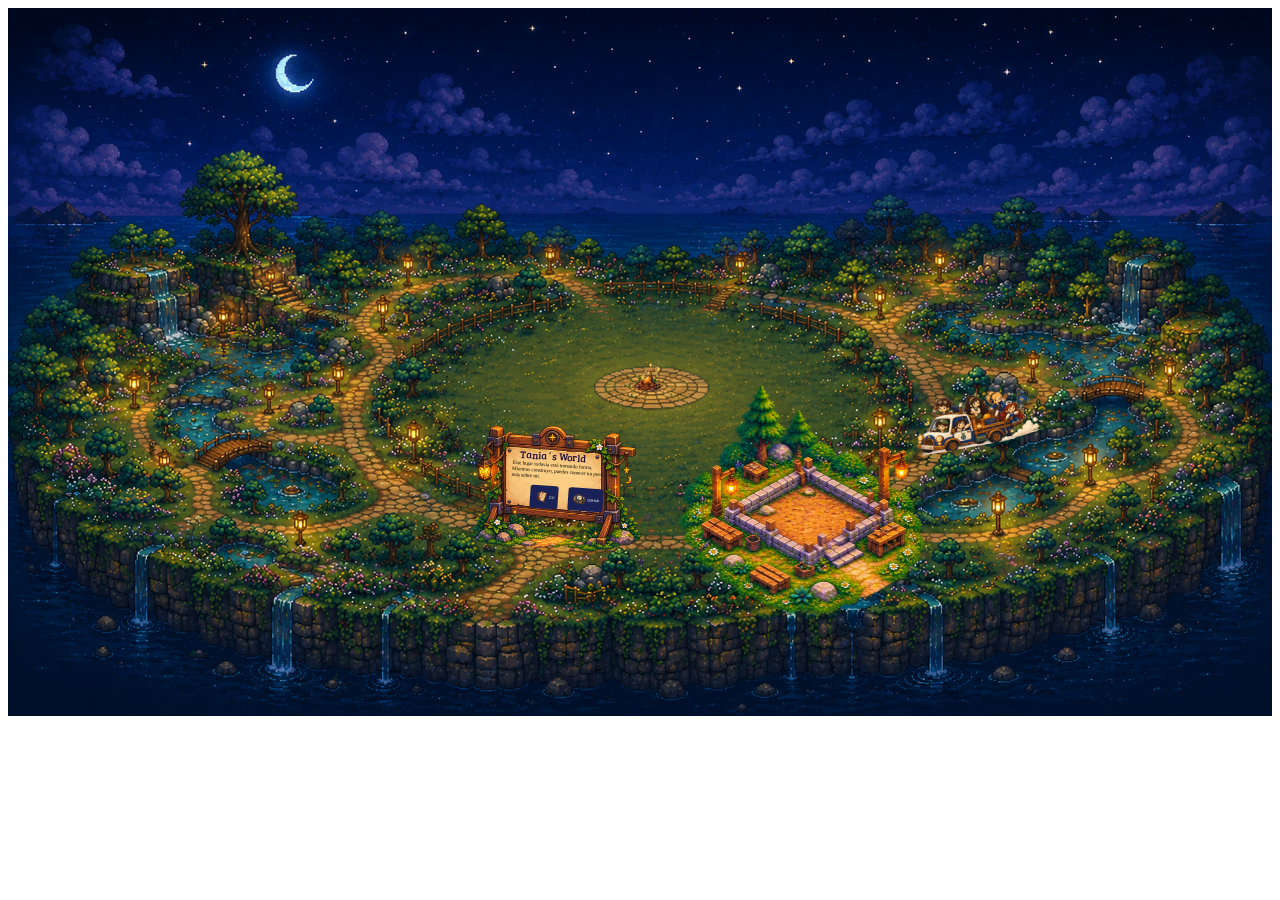
==== commit f2db3234: "feat: add sources" ====
--- a/index.html
+++ b/index.html
@@ -11,6 +11,9 @@
             <div class="world-layer">
                 <img src="assets/images/WorldBase.png" class="img-base">
             </div>
+            <div class="tree-layer">
+                <img src="assets/images/Tree/1.png" class="img-tree">
+            </div>            
             <div class="maintenance-layer">
                 <div class="maintenance-content">
                     <img src="assets/images/MaintenanceBoard.png" class="img-maintBoard">  
@@ -28,6 +31,9 @@
                     </div>
                 </div>  
             </div>
+            <div class="workshop-layer">
+                <img src="assets/images/TallerModule/workshop_stage1.png" class="img-workshop">                
+            </div>
             <div class="builders-layer">             
                 <img src="assets/images/Builders.gif" class="img-builders">
             </div>
--- a/css/pages/world.css
+++ b/css/pages/world.css
@@ -89,4 +89,24 @@
     top: 54%;
     left: 70%;
     transform: rotate(-10deg);  
-}+}
+.tree-layer{
+    position: absolute;
+    top: 49%;
+    left: 48%;
+}
+.img-tree{    
+    width: 10%;
+    /*transform: rotate(-1deg);  */
+
+}
+.workshop-layer{
+    position: absolute;
+    top: 53%;
+    left: 53%;
+}
+.img-workshop{    
+    width: 50%;
+    /*transform: rotate(-1deg);  */
+
+}
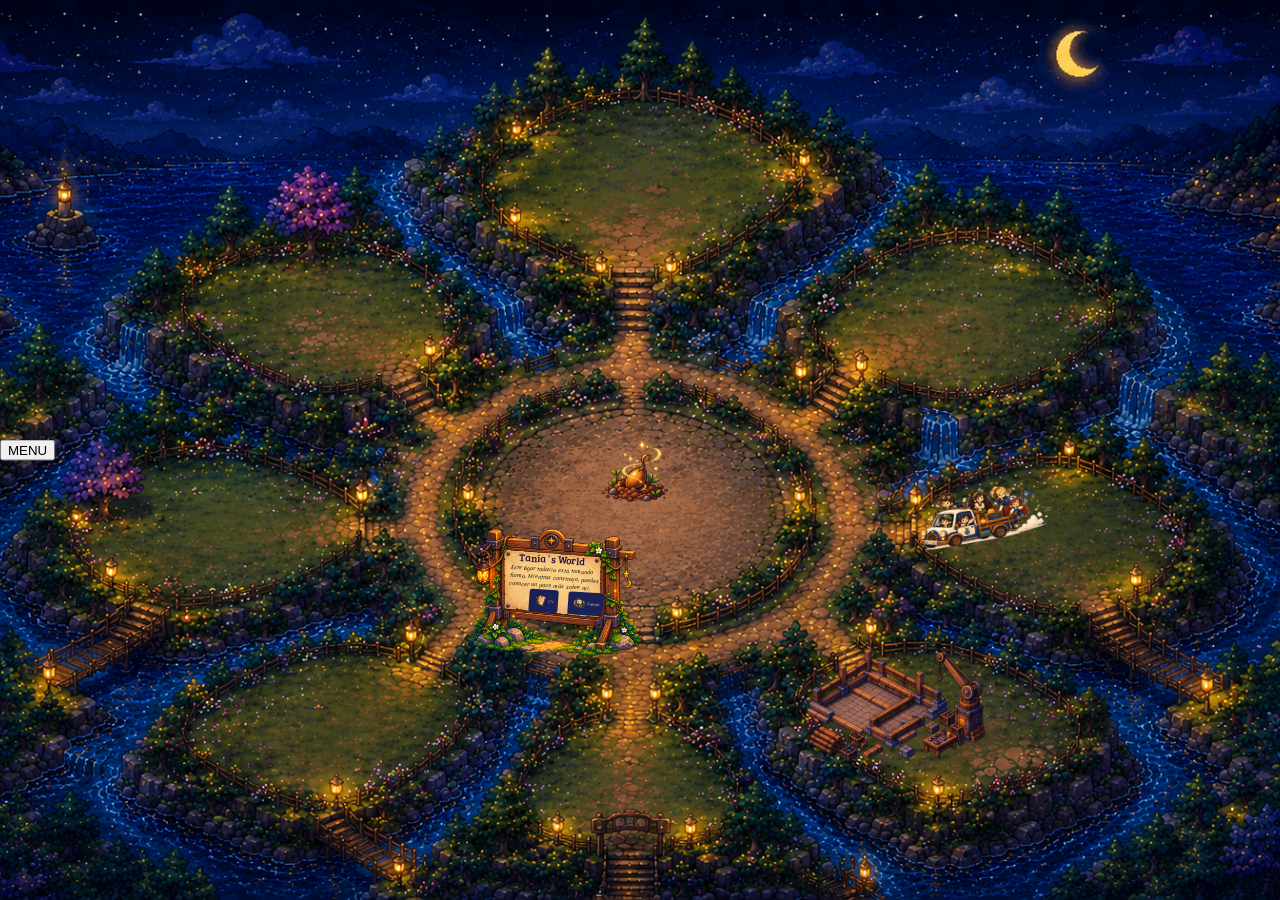
==== commit fa469b3f: "feat: navbar advance" ====
--- a/index.html
+++ b/index.html
@@ -1,15 +1,17 @@
 <html>
     <head>
-        <meta charset="UTF-8">
+        <meta charset="UTF-8"> 
+        <link rel="icon" type="image/png" href="assets/icons/tworld_icon.png">       
         <link rel="stylesheet" href="css/pages/world.css">
+        <link rel="stylesheet" href="css/components/navbar.css">
         <link rel="preconnect" href="https://fonts.googleapis.com">
-<link rel="preconnect" href="https://fonts.gstatic.com" crossorigin>
-<link href="https://fonts.googleapis.com/css2?family=Bree+Serif&family=Bricolage+Grotesque:opsz,wght@12..96,200..800&family=Cormorant+Garamond:ital,wght@0,300..700;1,300..700&display=swap" rel="stylesheet">
-    </head>
+        <link rel="preconnect" href="https://fonts.gstatic.com" crossorigin>
+        <link href="https://fonts.googleapis.com/css2?family=Bree+Serif&family=Merienda:wght@300..900&family=Quicksand:wght@300..700&display=swap" rel="stylesheet">
     <body>
+        <div id="navbar-container"></div>
         <div class="world-container">    
             <div class="world-layer">
-                <img src="assets/images/WorldBase.png" class="img-base">
+                <img src="assets/images/WorldBase4.png" class="img-base">
             </div>
             <div class="tree-layer">
                 <img src="assets/images/Tree/1.png" class="img-tree">
@@ -38,6 +40,7 @@
                 <img src="assets/images/Builders.gif" class="img-builders">
             </div>
         </div>
+        <script src="js/components/load-navbar.js"></script>
     </body>
 </html>
 
--- a/css/pages/world.css
+++ b/css/pages/world.css
@@ -1,8 +1,32 @@
+html,
+body {
+    margin: 0;
+    padding: 0;
+    width: 100%;
+    height: 100%;
+}
+
+body {
+    overflow: hidden;
+}
+
 .world-container {
-   position: relative;
+    position: relative;
+    width: 100vw;
+    height: 100vh;
+    overflow: hidden;
 }
+
+.world-layer {
+    width: 100%;
+    height: 100%;
+}
+
 .img-base {
+    display: block;
     width: 100%;
+    height: 100%;
+    object-fit: cover;
 }
 .maintenance-layer {
     position: absolute;
@@ -13,7 +37,7 @@
     width: 100%;
 }
 .maintenance-content {
-    position:relative;
+    position: relative;
     width: 25%;
 }
 .maintenance-title {
@@ -53,7 +77,7 @@
 }
 
 .maintenance-button {
-     pointer-events: auto;
+    pointer-events: auto;
     display: flex;
     text-decoration: none;
     background-color: #192157;
@@ -62,6 +86,8 @@
     border-radius: 10%;
     width: 50%;
     align-items: center;
+    font-family: "Quicksand", sans-serif;
+
    
 }
 
@@ -92,21 +118,21 @@
 }
 .tree-layer{
     position: absolute;
-    top: 49%;
-    left: 48%;
+    top: 47%;
+    left: 44%;
 }
 .img-tree{    
-    width: 10%;
+    width: 20%;
     /*transform: rotate(-1deg);  */
 
 }
 .workshop-layer{
     position: absolute;
-    top: 53%;
-    left: 53%;
+    top: 72%;
+    left: 63%;
 }
 .img-workshop{    
-    width: 50%;
-    /*transform: rotate(-1deg);  */
+    width: 38%;
+   
 
 }
--- a/css/components/navbar.css
+++ b/css/components/navbar.css
@@ -0,0 +1,75 @@
+.navbar {
+    position: fixed;
+    left: 0;
+    top: 0;
+    transform: translate(-220px);
+    z-index: 1000;
+    width: 220px;
+    height: 100vh;
+    transition: transform 0.3s ease;
+}
+.navbar-trigger {
+    position: absolute;
+    left: 100%;
+    top: 50%;
+    transform: translateY(-50%);
+    z-index: 2;
+}
+.navbar-panel {
+    position: absolute;
+    width: 220px;
+    height: 100%;
+    background-image: url("../../assets/images/img-navbar.png");
+    background-size: 100% 100%;
+    box-sizing: border-box;
+    padding: 20% 15%;
+    /*box-shadow: 4px 10px 12px rgba(255,0,0);*/
+}
+
+.navbar.open {
+    transform: translateX(0);
+}
+.navbar-brand h1{
+    font-family: "Bree Serif", serif;
+    font-style: normal;
+    font-weight: 20;
+    color: #fde8b7;
+    text-align: center;  
+    margin: 0 -10 -10 0;
+}
+
+.navbar-brand {
+    background-color: #1B3662;
+    align-items: center;
+    display: flex;    
+    flex-direction: column;
+    justify-content: center;  
+    border-radius: 10%;
+    border: 2px solid #0011;
+    box-shadow: 4px 4px 4px rgba(0,0,0, 0.6);   
+    width: 90%;
+}
+
+.navbar-logo {
+    width: 50%;
+}
+
+.navbar-button{
+  font-family: "Quicksand", sans-serif;
+  font-optical-sizing: auto;
+
+  font-style: normal;
+    pointer-events: auto;
+    display: flex;
+    text-decoration: none;
+    background-color: #192157;
+    color: white;
+    padding: 4px 4px;
+    border-radius: 10%;
+    width: 50%;
+    align-items: center;
+}
+.navbar-navigation {
+    display: flex;
+    flex-direction: column;
+}
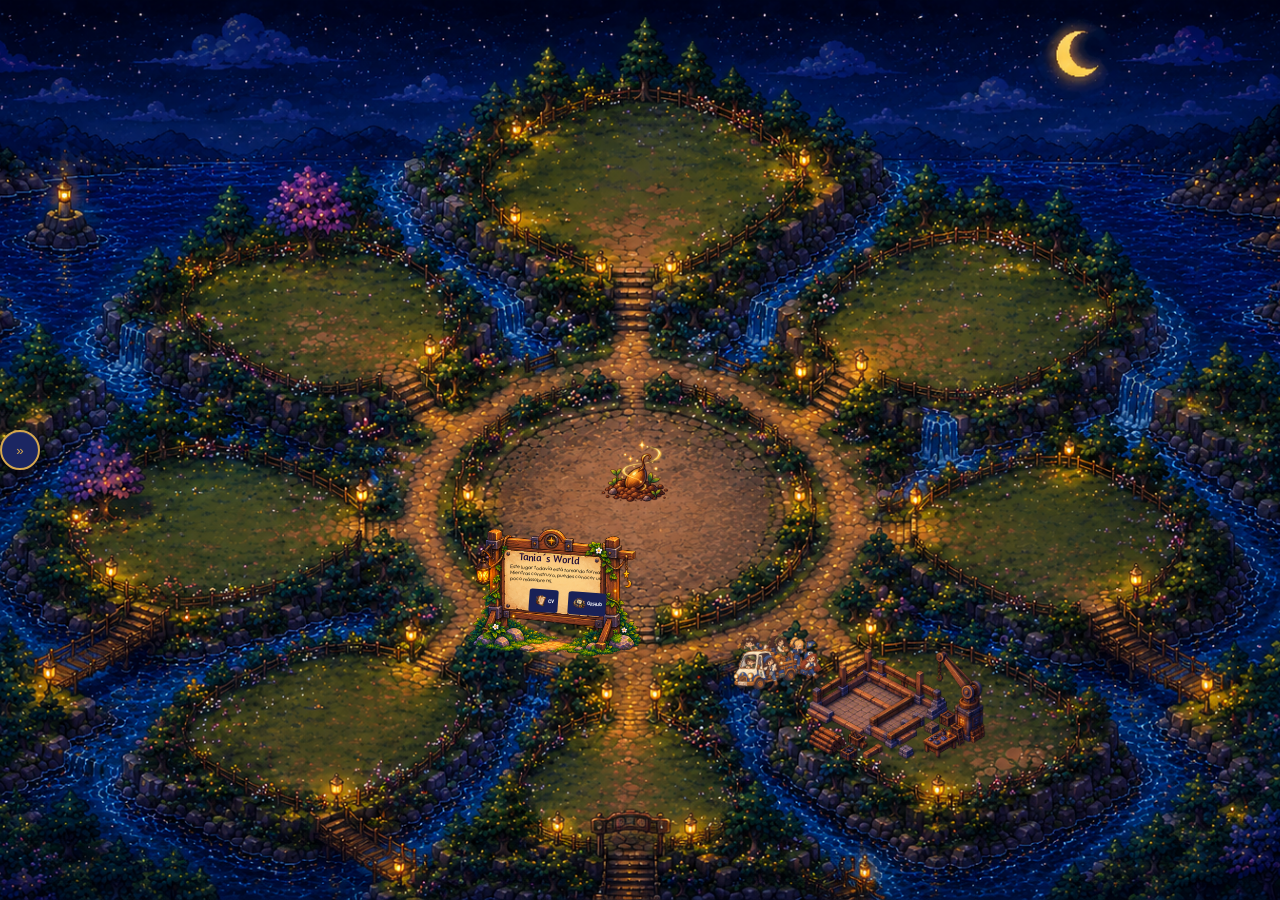
==== commit 3947143b: "feat: refine navigation and add workshop construction scene" ====
--- a/index.html
+++ b/index.html
@@ -6,7 +6,7 @@
         <link rel="stylesheet" href="css/components/navbar.css">
         <link rel="preconnect" href="https://fonts.googleapis.com">
         <link rel="preconnect" href="https://fonts.gstatic.com" crossorigin>
-        <link href="https://fonts.googleapis.com/css2?family=Bree+Serif&family=Merienda:wght@300..900&family=Quicksand:wght@300..700&display=swap" rel="stylesheet">
+        <link href="https://fonts.googleapis.com/css2?family=Amaranth:ital,wght@0,400;0,700;1,400;1,700&family=Bitcount+Grid+Double:wght@100..900&family=Jersey+10&family=Outfit:wght@100..900&family=Viga&display=swap" rel="stylesheet">
     <body>
         <div id="navbar-container"></div>
         <div class="world-container">    
@@ -34,10 +34,10 @@
                 </div>  
             </div>
             <div class="workshop-layer">
-                <img src="assets/images/TallerModule/workshop_stage1.png" class="img-workshop">                
+                <img src="assets/images/TallerModule/workshop_stage1.png" class="img-workshop">         
             </div>
             <div class="builders-layer">             
-                <img src="assets/images/Builders.gif" class="img-builders">
+                <img src="assets/images/Builders/Builders.gif" class="img-builders">
             </div>
         </div>
         <script src="js/components/load-navbar.js"></script>
--- a/css/pages/world.css
+++ b/css/pages/world.css
@@ -40,8 +40,8 @@
     position: relative;
     width: 25%;
 }
-.maintenance-title {
-    font-family: "Bree Serif", serif;
+.maintenance-title {   
+    font-family: "Amaranth", sans-serif;
     color:  #210f38;
     font-style: normal;
     position: absolute;
@@ -52,8 +52,9 @@
     transform: rotate(4deg);
 }
 .maintenance-text { 
-    font-family: "Merienda", cursive;
-    font-weight: 10;
+    font-family: "Outfit", sans-serif;
+    font-optical-sizing: auto;
+    font-weight:300;
     font-style: normal;
     position: absolute;
     top: 28%;
@@ -65,14 +66,10 @@
 .maintenance-actions {
     position: absolute;
     display: flex;
-    font-family: "Quicksand", sans-serif;
-    font-optical-sizing: auto;
-    font-style: normal;
-    font-weight: 400;
     top: 50%;
     left: 39%;
     gap: 10px;
-    font-size: .3vw;   
+    font-size: .4vw;   
     transform: rotate(4deg);  
 }
 
@@ -86,9 +83,7 @@
     border-radius: 10%;
     width: 50%;
     align-items: center;
-    font-family: "Quicksand", sans-serif;
-
-   
+    font-family: "Viga", sans-serif;   
 }
 
 .maintenance-button:hover {
@@ -111,9 +106,9 @@
 
 .img-builders {
     position: absolute;
-    width: 13%;
-    top: 54%;
-    left: 70%;
+    width: 7%;
+    top: 70%;
+    left: 57%;
     transform: rotate(-10deg);  
 }
 .tree-layer{
@@ -123,8 +118,6 @@
 }
 .img-tree{    
     width: 20%;
-    /*transform: rotate(-1deg);  */
-
 }
 .workshop-layer{
     position: absolute;
@@ -133,6 +126,4 @@
 }
 .img-workshop{    
     width: 38%;
-   
-
 }
--- a/css/components/navbar.css
+++ b/css/components/navbar.css
@@ -8,13 +8,35 @@
     height: 100vh;
     transition: transform 0.3s ease;
 }
+.navbar.open {
+    transform: translateX(0);
+}
 .navbar-trigger {
     position: absolute;
     left: 100%;
     top: 50%;
+    width: 40px;
+    height: 40px;    
     transform: translateY(-50%);
     z-index: 2;
+    background: #1B2662;
+    border: 2px solid #d6a84f;
+    color: #d6a84f;
+    border-radius: 50%;
+    display: flex;
+    align-items: center;
+    justify-content: center;
+    cursor: pointer;
+    box-shadow: 
+        0 4px 0 rgba(0,0,0, 0.35),
+        inset 0 1px 0 rgba(255,255,255, 0.08);
+    transition: all 0.2s ease;
 }
+.navbar-trigger:hover{
+    background: #2a4b7c;
+   
+}
+
 .navbar-panel {
     position: absolute;
     width: 220px;
@@ -23,23 +45,33 @@
     background-size: 100% 100%;
     box-sizing: border-box;
     padding: 20% 15%;
-    /*box-shadow: 4px 10px 12px rgba(255,0,0);*/
+}
+.menu-icon {
+    display: inline-block;
+    transition: transform 300ms ease;
 }
 
-.navbar.open {
-    transform: translateX(0);
+.navbar.open .menu-icon {
+    transform: rotate(180deg);
 }
+
+
 .navbar-brand h1{
-    font-family: "Bree Serif", serif;
+    font-family: "Bitcount Grid Double", system-ui;
+    font-optical-sizing: auto;
+    font-weight:400;
     font-style: normal;
-    font-weight: 20;
+    font-variation-settings:
+    "slnt" 0,
+    "CRSV" 0.5,
+    "ELSH" 0,
+    "ELXP" 0;
     color: #fde8b7;
     text-align: center;  
     margin: 0 -10 -10 0;
 }
-
 .navbar-brand {
-    background-color: #1B3662;
+    background-color: #192157;
     align-items: center;
     display: flex;    
     flex-direction: column;
@@ -49,16 +81,13 @@
     box-shadow: 4px 4px 4px rgba(0,0,0, 0.6);   
     width: 90%;
 }
-
 .navbar-logo {
     width: 50%;
 }
-
 .navbar-button{
-  font-family: "Quicksand", sans-serif;
-  font-optical-sizing: auto;
-
-  font-style: normal;
+    font-family: "Viga", sans-serif;
+    font-weight: 400;
+    font-style: normal;   
     pointer-events: auto;
     display: flex;
     text-decoration: none;
@@ -66,10 +95,25 @@
     color: white;
     padding: 4px 4px;
     border-radius: 10%;
-    width: 50%;
+    width: 85%;
     align-items: center;
+    border-top: 1px solid #d6a84f;
+    border-bottom: 1px solid #d6a84f;
+}
+.navbar-button:hover{
+    box-shadow: 0 0 10px #fff;
+    transition: 0.2s;
 }
 .navbar-navigation {
     display: flex;
     flex-direction: column;
+    margin-top: 20%;
+}
+.navbar-item {
+    margin-bottom: 3%;
+    align-items: center;
+    padding: 5px 0;
+}
+.nav-button-icon{
+    width: 30%;
 }
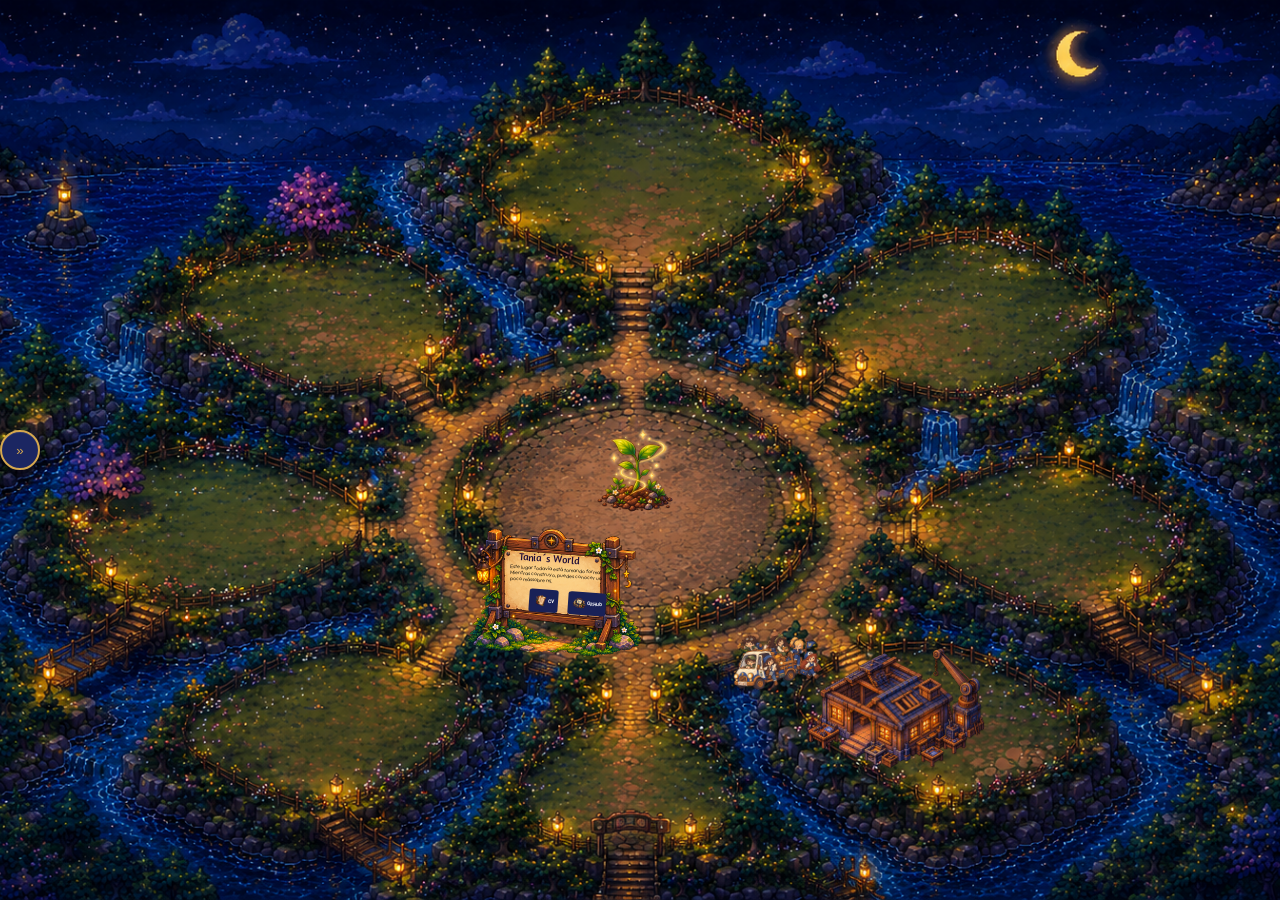
==== commit c215b463: "docs(taller): update experience information" ====
--- a/index.html
+++ b/index.html
@@ -14,7 +14,7 @@
                 <img src="assets/images/WorldBase4.png" class="img-base">
             </div>
             <div class="tree-layer">
-                <img src="assets/images/Tree/1.png" class="img-tree">
+                <img src="assets/images/Tree/2.png" class="img-tree">
             </div>            
             <div class="maintenance-layer">
                 <div class="maintenance-content">
@@ -34,7 +34,9 @@
                 </div>  
             </div>
             <div class="workshop-layer">
-                <img src="assets/images/TallerModule/workshop_stage1.png" class="img-workshop">         
+                <a href="html/pages/taller.html">
+                    <img src="assets/images/TallerModule/workshop_stage2.png" class="img-workshop">         
+                </a>
             </div>
             <div class="builders-layer">             
                 <img src="assets/images/Builders/Builders.gif" class="img-builders">
